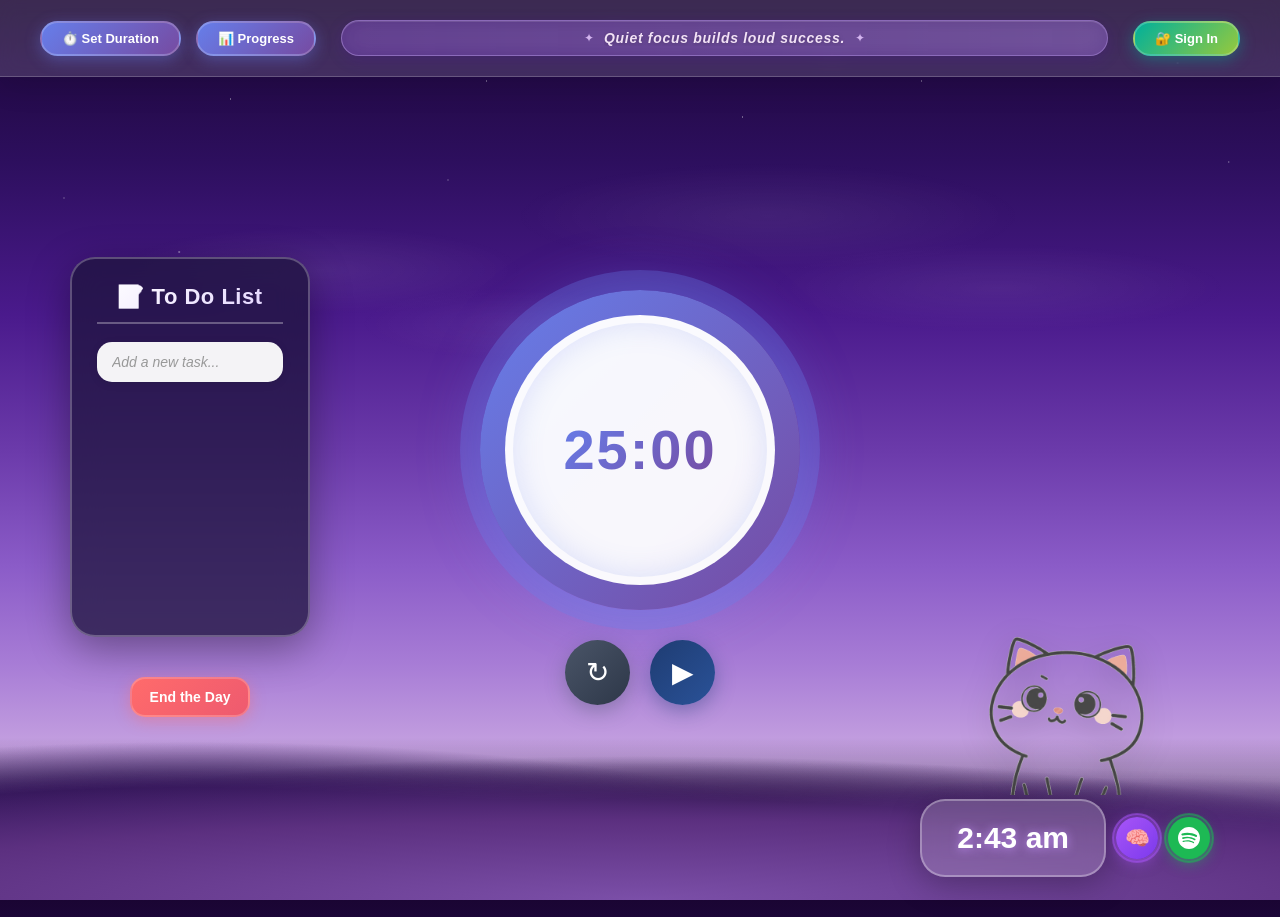
==== index.html @ 1a3fe87c "first commit" ====
<!DOCTYPE html>
<html lang="en">
<head>
    <meta charset="UTF-8">
    <meta name="viewport" content="width=device-width, initial-scale=1.0">
    <title>Focus Timer UI</title>
    <link rel="stylesheet" href="style2.css">
</head>

<body>

<!-- NAVBAR -->
<div class="navbar">
    <div class="nav-btn" onclick="openDurationModal()">⏱️ Set Duration</div>
    <div class="nav-btn progress-btn" onclick="handleNavigation(this)">
        <div class="progress-fill" id="btnFill"></div>
        <span class="btn-text">📊 Progress</span>
    </div>

    <!-- ✨ MOTIVATIONAL QUOTE -->
    <div class="nav-quote">
        <span class="quote-icon">✦</span>
        <span class="quote-text" id="rotatingQuote">Quiet focus builds loud success.</span>
        <span class="quote-icon">✦</span>
    </div>

    <div class="nav-btn login" id="loginBtn" onclick="openLogin()">🔐 Sign In</div>
</div>

<div class="main">

    <div class="left-panel">
        <div class="todo">
            <h3>📝 To Do List</h3>
            <input id="todoInput" placeholder="Add a new task...">
            <ul id="todoList"></ul>
        </div>
        <button class="end-day-btn" onclick="endTheDay()">End the Day</button>
    </div>

    <div class="timer-wrapper">
        <div class="outer-ring">
            <div class="inner-ring">
                <div class="time" id="timer">25:00</div>
            </div>
        </div>
        <div class="controls">
            <div class="control-btn reset" onclick="resetTimer()">↻</div>
            <div class="control-btn play" id="playPauseBtn" onclick="togglePlayPause()">▶</div>
        </div>
    </div>

    <div id="infoPanel"></div>

    <div class="clock-cat-container">
        <div class="cat-popup">
            <img id="catMood" src="first.gif" alt="Cat mood">
        </div>

        <!-- Clock + both round buttons -->
        <div class="clock-spotify-row">
            <div class="clock" id="clock"></div>

            <!-- 🧠 Brain Fog Button -->
            <div class="brain-fab-wrapper">
                <button class="brain-fab" onclick="toggleBrainPopup()">🧠</button>
                <div class="fab-tooltip"><span class="tt-dot"></span>Play a focus frequency to help clear mental fog.</div>

                <div class="brain-popup" id="brainPopup">
                    <div class="popup-header">
                        <div class="popup-title"><span>🧠 Focus Boost</span></div>
                        <button class="popup-close" onclick="toggleBrainPopup()">✕</button>
                    </div>
                    <p class="brain-popup-desc">
                        1-min <strong>852Hz Solfeggio frequency tone</strong> to clear brain fog, Listen for 60 seconds before studying.<br>
                        <strong>Use headphones</strong> for best effect.
                    </p>
                    <div class="brain-wave" id="brainWave">
                        <span></span><span></span><span></span><span></span><span></span>
                    </div>
                    <div class="brain-progress-wrap" id="brainProgressWrap">
                        <div class="brain-progress-bar-bg">
                            <div class="brain-progress-bar-fill" id="brainBarFill"></div>
                        </div>
                        <div class="brain-progress-label">
                            <span>Focus Boost</span>
                            <span id="brainCountdown">1:00</span>
                        </div>
                    </div>
                    <button class="brain-play-btn" id="brainPlayBtn" onclick="toggleBrainFog()">
                        ▶ &nbsp;Start Focus Tone
                    </button>
                </div>
            </div>

            <!-- 🎵 Spotify Button -->
            <div class="spotify-fab-wrapper">
                <button class="spotify-fab" onclick="toggleSpotifyPopup()">
                    <svg viewBox="0 0 24 24" xmlns="http://www.w3.org/2000/svg">
                        <path d="M12 0C5.373 0 0 5.373 0 12s5.373 12 12 12 12-5.373 12-12S18.627 0 12 0zm5.494 17.324a.748.748 0 0 1-1.03.249c-2.82-1.725-6.369-2.115-10.549-1.16a.748.748 0 1 1-.333-1.458c4.573-1.045 8.494-.595 11.664 1.339a.748.748 0 0 1 .248 1.03zm1.466-3.261a.936.936 0 0 1-1.287.308c-3.226-1.983-8.144-2.558-11.962-1.399a.937.937 0 0 1-.574-1.786c4.36-1.325 9.779-.683 13.515 1.59a.937.937 0 0 1 .308 1.287zm.126-3.396c-3.868-2.298-10.248-2.51-13.941-1.389a1.122 1.122 0 1 1-.651-2.148c4.239-1.287 11.285-1.038 15.738 1.606a1.122 1.122 0 1 1-1.146 1.931z"/>
                    </svg>
                </button>
                <div class="fab-tooltip"><span class="tt-dot"></span>Play background music for focus</div>

                <div class="spotify-popup" id="spotifyPopup">

                    <!-- VIEW 1: Card grid (original design) -->
                    <div id="spCardView">
                        <div class="popup-header">
                            <div class="popup-title">
                                <svg viewBox="0 0 24 24" style="fill:#1db954"><path d="M12 0C5.373 0 0 5.373 0 12s5.373 12 12 12 12-5.373 12-12S18.627 0 12 0zm5.494 17.324a.748.748 0 0 1-1.03.249c-2.82-1.725-6.369-2.115-10.549-1.16a.748.748 0 1 1-.333-1.458c4.573-1.045 8.494-.595 11.664 1.339a.748.748 0 0 1 .248 1.03zm1.466-3.261a.936.936 0 0 1-1.287.308c-3.226-1.983-8.144-2.558-11.962-1.399a.937.937 0 0 1-.574-1.786c4.36-1.325 9.779-.683 13.515 1.59a.937.937 0 0 1 .308 1.287zm.126-3.396c-3.868-2.298-10.248-2.51-13.941-1.389a1.122 1.122 0 1 1-.651-2.148c4.239-1.287 11.285-1.038 15.738 1.606a1.122 1.122 0 1 1-1.146 1.931z"/></svg>
                                <span>Focus Sounds</span>
                            </div>
                            <button class="popup-close" onclick="toggleSpotifyPopup()">✕</button>
                        </div>

                        <div class="sp-login-banner">
                            <div class="sp-login-text">
                                <strong>🔐 Log in for full songs</strong>
                                Log in to Spotify to listen to entire tracks without interruption.
                            </div>
                            <a class="sp-login-btn" href="https://accounts.spotify.com/login" target="_blank" rel="noopener noreferrer">
                                <svg viewBox="0 0 24 24"><path d="M12 0C5.373 0 0 5.373 0 12s5.373 12 12 12 12-5.373 12-12S18.627 0 12 0zm5.494 17.324a.748.748 0 0 1-1.03.249c-2.82-1.725-6.369-2.115-10.549-1.16a.748.748 0 1 1-.333-1.458c4.573-1.045 8.494-.595 11.664 1.339a.748.748 0 0 1 .248 1.03zm1.466-3.261a.936.936 0 0 1-1.287.308c-3.226-1.983-8.144-2.558-11.962-1.399a.937.937 0 0 1-.574-1.786c4.36-1.325 9.779-.683 13.515 1.59a.937.937 0 0 1 .308 1.287zm.126-3.396c-3.868-2.298-10.248-2.51-13.941-1.389a1.122 1.122 0 1 1-.651-2.148c4.239-1.287 11.285-1.038 15.738 1.606a1.122 1.122 0 1 1-1.146 1.931z"/></svg>
                                Log in
                            </a>
                        </div>

                        <div class="sp-playlist-label">Pick the music your brain feels most comfortable studying with.</div>
                        <div class="sp-card-grid">
                            <div class="sp-card" onclick="openPlayer('playlist/4sFlqpGaP3yxX6zHSkdvvN', '🎵', 'Lofi Music')">
                                <div class="sp-card-icon">🎵</div>
                                <div class="sp-card-name">Lofi Music</div>
                                <div class="sp-card-desc">Chill beats to relax</div>
                            </div>
                            <div class="sp-card" onclick="openPlayer('playlist/37i9dQZF1DWUZ5bk6qqDSy', '🤍', 'White Noise')">
                                <div class="sp-card-icon">🤍</div>
                                <div class="sp-card-name">White Noise</div>
                                <div class="sp-card-desc">Block distractions</div>
                            </div>
                            <div class="sp-card" onclick="openPlayer('playlist/37i9dQZF1DX8ymr6UES7vc', '🌧️', 'Rain Sounds')">
                                <div class="sp-card-icon">🌧️</div>
                                <div class="sp-card-name">Rain Sounds</div>
                                <div class="sp-card-desc">Gentle rain focus</div>
                            </div>
                            <div class="sp-card" onclick="openPlayer('album/74QDBZVz0htjkb8mwwt0La', '🏖️', 'Beach Sounds')">
                                <div class="sp-card-icon">🏖️</div>
                                <div class="sp-card-name">Beach Sounds</div>
                                <div class="sp-card-desc">Ocean wave calm</div>
                            </div>
                            <div class="sp-card sp-card-solo" onclick="openPlayer('playlist/1HXEg2V1f17xECoB4t2PdZ', '🧬', 'Study Frequency')">
                                <div class="sp-card-icon">🧬</div>
                                <div class="sp-card-info">
                                    <div class="sp-card-name">Study Frequency</div>
                                    <div class="sp-card-desc">Binaural tones for peak focus</div>
                                </div>
                            </div>
                        </div>
                    </div>

                    <!-- VIEW 2: Embedded player -->
                    <div id="spPlayerView" style="display:none;">
                        <div class="popup-header">
                            <button class="sp-back-btn" onclick="showSpCardView()">← Back</button>
                            <div class="sp-now-playing" id="spNowPlaying">🎵 Lofi Music</div>
                            <button class="popup-close" onclick="toggleSpotifyPopup()">✕</button>
                        </div>
                        <div class="sp-embed-wrap">
                            <iframe id="spIframe"
                                src=""
                                width="100%" height="380" frameborder="0"
                                allow="autoplay; clipboard-write; encrypted-media; fullscreen; picture-in-picture"
                                loading="lazy">
                            </iframe>
                        </div>
                    </div>

                </div>
            </div>

        </div>
    </div>
</div>

<!-- DURATION MODAL -->
<div class="login-modal" id="durationModal">
    <div class="login-card" style="width: 400px;">
        <h2>Set Duration</h2>
        <label style="display:block; text-align:left; margin-bottom:8px; color:#667eea; font-weight:600;">Total Study Hours</label>
        <input id="totalHours" type="number" placeholder="2" value="2" min="0.5" step="0.5">
        <div style="background: rgba(102, 126, 234, 0.1); padding: 12px; border-radius: 10px; margin: 15px 0; border-left: 4px solid #667eea;">
            <p style="margin: 0; font-size: 13px; color: #4a5568; line-height: 1.5;">
                💡 <strong>Pomodoro Tip:</strong> Experts suggest 25 minutes of study with a 5-minute break, or 50 minutes of deep focus followed by a 10-minute rest.
            </p>
        </div>
        <label style="display:block; text-align:left; margin-bottom:8px; color:#667eea; font-weight:600;">Study Session (minutes)</label>
        <input id="studyTime" type="number" placeholder="25" value="25" min="1">
        <label style="display:block; text-align:left; margin-bottom:8px; margin-top:15px; color:#667eea; font-weight:600;">Break Time (minutes)</label>
        <input id="breakTime" type="number" placeholder="5" value="5" min="0">
        <div style="margin-top:15px; margin-bottom:15px;">
            <label style="color:#667eea; font-weight:600; cursor: pointer;">
                <input type="checkbox" id="noBreak" style="width:auto; margin-right:8px; cursor: pointer;">
                No break
            </label>
        </div>
        <button class="login-main" onclick="setCustomDuration()">Set Timer</button>
        <button class="login-skip" onclick="closeDurationModal()">Cancel</button>
    </div>
</div>

<!-- LOGIN MODAL -->
<div class="login-modal" id="loginModal">
    <div class="login-card">
        <div id="signInView">
            <h2>✨ Welcome Back!</h2>
            <p class="auth-subtitle">Sign in to continue your journey</p>
            <input id="loginEmail" type="email" placeholder="Email address">
            <input type="password" id="loginPassword" placeholder="Password">
            <button class="login-main" onclick="handleSignIn()">Sign In</button>
            <button class="login-gmail">📧 Sign in with Gmail</button>
            <p class="auth-switch">Don't have an account? <span onclick="showSignUp()">Sign Up</span></p>
            <button class="login-skip" onclick="closeLogin()">Continue without login</button>
        </div>
        <div id="signUpView" style="display: none;">
            <h2>🚀 Start Your Journey</h2>
            <p class="auth-subtitle">Create an account to track your progress</p>
            <input id="signupName" placeholder="Full Name">
            <input id="signupEmail" type="email" placeholder="Email address">
            <input type="password" id="signupPassword" placeholder="Password">
            <input type="password" id="signupConfirmPassword" placeholder="Confirm Password">
            <button class="login-main" onclick="handleSignUp()">Create Account</button>
            <button class="login-gmail">📧 Sign up with Gmail</button>
            <p class="auth-switch">Already have an account? <span onclick="showSignIn()">Sign In</span></p>
            <button class="login-skip" onclick="closeLogin()">Continue without login</button>
        </div>
    </div>
</div>

<!-- WELCOME MODAL -->
<div class="login-modal" id="welcomeModal" style="display: none;">
    <div class="login-card" style="width: 380px; background: rgba(255, 255, 255, 0.98);">
        <div id="welcomeSection">
            <div style="text-align: center; margin-bottom: 15px;">
                <img src="cat.gif" alt="Welcome Cat" style="width: 120px; border-radius: 12px;">
            </div>
            <div class="speech-bubble" style="position: relative; background: linear-gradient(135deg, rgba(102, 126, 234, 0.12), rgba(118, 75, 162, 0.12)); padding: 18px; border-radius: 15px; margin-bottom: 20px; border: 2px solid rgba(102, 126, 234, 0.3);">
                <p style="font-size: 15px; color: #4a5568; line-height: 1.5; margin: 0; text-align: center; font-weight: 500;">
                    Welcome! Let's make today productive. Set your goal below and start strong!
                </p>
                <div style="position: absolute; top: -12px; left: 50%; transform: translateX(-50%); width: 0; height: 0; border-left: 12px solid transparent; border-right: 12px solid transparent; border-bottom: 12px solid rgba(102, 126, 234, 0.3);"></div>
                <div style="position: absolute; top: -9px; left: 50%; transform: translateX(-50%); width: 0; height: 0; border-left: 10px solid transparent; border-right: 10px solid transparent; border-bottom: 10px solid rgba(102, 126, 234, 0.12);"></div>
            </div>
            <button class="login-main" onclick="showGoalForm()" style="margin-bottom: 12px;">Set Your Today's Goal</button>
        </div>
        <div id="goalFormSection" style="display: none;">
            <!-- ✅ Back button -->
            <div style="display: flex; justify-content: flex-end; margin-bottom: 8px;">
                <button onclick="showWelcomeSection()" style="
                    background: transparent;
                    border: 2px solid rgba(102,126,234,0.3);
                    border-radius: 50%;
                    width: 32px; height: 32px;
                    font-size: 15px;
                    cursor: pointer;
                    color: #667eea;
                    display: flex; align-items: center; justify-content: center;
                    transition: all 0.3s ease;
                " onmouseover="this.style.background='rgba(102,126,234,0.1)'"
                   onmouseout="this.style.background='transparent'">✕</button>
            </div>
            <label style="display:block; text-align:left; margin-bottom:8px; color:#667eea; font-weight:600; font-size: 14px;">Total Study Hours</label>
            <input id="welcomeTotalHours" type="number" placeholder="2" value="2" min="0.5" step="0.5">
            <div style="background: rgba(102, 126, 234, 0.1); padding: 10px; border-radius: 10px; margin: 12px 0; border-left: 3px solid #667eea;">
                <p style="margin: 0; font-size: 12px; color: #4a5568; line-height: 1.4;">
                    💡 <strong>Pomodoro Tip:</strong> Experts suggest 25 minutes of study with a 5-minute break, or 50 minutes of deep focus followed by a 10-minute rest.
                </p>
            </div>
            <label style="display:block; text-align:left; margin-bottom:8px; color:#667eea; font-weight:600; font-size: 14px;">Study Session (minutes)</label>
            <input id="welcomeStudyTime" type="number" placeholder="25" value="25" min="1">
            <label style="display:block; text-align:left; margin-bottom:8px; margin-top:12px; color:#667eea; font-weight:600; font-size: 14px;">Break Time (minutes)</label>
            <input id="welcomeBreakTime" type="number" placeholder="5" value="5" min="0">
            <div style="margin-top:12px; margin-bottom:15px;">
                <label style="color:#667eea; font-weight:600; cursor: pointer; font-size: 14px;">
                    <input type="checkbox" id="welcomeNoBreak" style="width:auto; margin-right:8px; cursor: pointer;">
                    No break
                </label>
            </div>
            <button class="login-main" onclick="setWelcomeGoal()">Start Studying!</button>
        </div>
    </div>
</div>

<!-- END DAY MODAL -->
<div class="login-modal" id="endDayModal">
    <div class="login-card" style="width: 400px; max-height: 92vh; overflow-y: auto; padding: 20px;">

        <!-- Close button -->
        <div style="display: flex; justify-content: flex-end; margin-bottom: 4px;">
            <button onclick="closeEndDaySummary()" style="
                background: transparent;
                border: 2px solid rgba(102,126,234,0.3);
                border-radius: 50%;
                width: 32px; height: 32px;
                font-size: 15px;
                cursor: pointer;
                color: #667eea;
                display: flex; align-items: center; justify-content: center;
                transition: all 0.3s ease;
            " onmouseover="this.style.background='rgba(102,126,234,0.1)'"
               onmouseout="this.style.background='transparent'">✕</button>
        </div>

        <h2 style="margin-bottom: 10px;">Day Summary</h2>

        <div style="text-align: center; margin-bottom: 10px;">
            <img id="endDayCat" src="happy_cat.gif" alt="Cat" style="width: 110px; border-radius: 12px;">
        </div>

        <div style="position: relative; background: linear-gradient(135deg, rgba(102,126,234,0.12), rgba(118,75,162,0.12)); padding: 14px; border-radius: 15px; margin-bottom: 14px; border: 2px solid rgba(102,126,234,0.3);">
            <p id="endDayMessage" style="font-size: 13px; color: #4a5568; line-height: 1.5; margin: 0; text-align: center; font-weight: 500;">
                Good progress, but I know you're capable of even more. Quiet progress like this is exactly how big success is built— see you stronger tomorrow!
            </p>
            <div style="position: absolute; top: -12px; left: 50%; transform: translateX(-50%); width: 0; height: 0; border-left: 12px solid transparent; border-right: 12px solid transparent; border-bottom: 12px solid rgba(102,126,234,0.3);"></div>
            <div style="position: absolute; top: -9px; left: 50%; transform: translateX(-50%); width: 0; height: 0; border-left: 10px solid transparent; border-right: 10px solid transparent; border-bottom: 10px solid rgba(102,126,234,0.12);"></div>
        </div>

        <div style="background: linear-gradient(135deg, rgba(102,126,234,0.1), rgba(118,75,162,0.1)); padding: 16px; border-radius: 15px; margin-bottom: 16px; border: 2px solid rgba(102,126,234,0.3); display: flex; justify-content: space-around; align-items: center;">
            <div style="text-align: center;">
                <p style="font-size: 13px; color: #667eea; font-weight: 600; margin-bottom: 6px;">⏱️ Time Studied</p>
                <p style="font-size: 28px; font-weight: 700; background: linear-gradient(135deg, #667eea, #764ba2); -webkit-background-clip: text; -webkit-text-fill-color: transparent; background-clip: text; margin: 0;">
                    <span id="hoursStudied">0</span>h <span id="minutesStudied">0</span>m
                </p>
            </div>
            <div style="width: 1px; height: 50px; background: rgba(102,126,234,0.3);"></div>
            <div style="text-align: center;">
                <p style="font-size: 13px; color: #667eea; font-weight: 600; margin-bottom: 6px;">✅ Tasks Done</p>
                <p style="font-size: 28px; font-weight: 700; background: linear-gradient(135deg, #667eea, #764ba2); -webkit-background-clip: text; -webkit-text-fill-color: transparent; background-clip: text; margin: 0;">
                    <span id="tasksCompleted">0</span>/<span id="totalTasks">0</span>
                </p>
            </div>
        </div>

        <button class="login-main" onclick="closeEndDayModal()">Start New Day</button>
    </div>
</div>

<script>
const quotes = [
    "Quiet focus builds loud success.",
    "Study now, shine later.",
    "Little effort. Big future.",
    "Pages today, possibilities tomorrow.",
    "Focus is your superpower.",
    "Learn softly, succeed loudly.",
    "One more page.",
    "Dreams require discipline.",
    "Your future is studying with you.",
    "Knowledge is quiet power.",
    "You don't have to feel motivated, you just have to start.",
    "Study tired, study bored, study unmotivated — just don't stop.",
    "Five minutes of studying often becomes fifty once you begin.",
    "The hardest part of studying is opening the book.",
    "Your future doesn't care about your mood today.",
    "Start messy, start slow, but start.",
    "Even a little studying today beats none at all.",
    "Motivation follows action, not the other way around.",
    "You'll never regret studying once it's done.",
    "Just one problem. Then another. Then another.",
    "One day the life you want will demand the effort you avoid today.",
    "Every hour you waste now becomes stress you carry later.",
    "Your competition is studying while you are hesitating.",
    "Comfort today can become regret tomorrow.",
    "Success is often just boredom that someone decided to push through.",
    "Your future is quietly watching the choices you make today.",
    "The difference between a dream and reality is the discipline to study.",
    "Most people fail not because they are incapable, but because they stop.",
    "Hard chapters shape strong minds.",
    "The version of you five years from now is built by the hours you use today."
];

let quoteIndex = 0;
const quoteEl = document.getElementById('rotatingQuote');

function rotateQuote() {
    quoteEl.style.opacity = '0';
    quoteEl.style.transform = 'translateY(6px)';
    setTimeout(() => {
        quoteIndex = (quoteIndex + 1) % quotes.length;
        quoteEl.textContent = quotes[quoteIndex];
        quoteEl.style.opacity = '1';
        quoteEl.style.transform = 'translateY(0)';
    }, 500);
}

setInterval(rotateQuote, 10000);

/* ✅ Open embedded player view when a card is clicked */
function openPlayer(uri, icon, name) {
    document.getElementById('spNowPlaying').textContent = icon + ' ' + name;
    document.getElementById('spIframe').src =
        `https://open.spotify.com/embed/${uri}?utm_source=generator&theme=0`;
    document.getElementById('spCardView').style.display = 'none';
    document.getElementById('spPlayerView').style.display = 'block';
}

/* ✅ Back button — return to card grid */
function showSpCardView() {
    document.getElementById('spPlayerView').style.display = 'none';
    document.getElementById('spCardView').style.display = 'block';
    // Clear iframe src to stop playback when going back
    document.getElementById('spIframe').src = '';
}

/* ✅ Toggle Spotify popup */
function toggleSpotifyPopup() {
    const popup = document.getElementById('spotifyPopup');
    const isOpen = popup.classList.contains('open');
    if (isOpen) {
        // Reset to card view and stop playback on close
        document.getElementById('spPlayerView').style.display = 'none';
        document.getElementById('spCardView').style.display = 'block';
        document.getElementById('spIframe').src = '';
    }
    popup.classList.toggle('open');
}

/* ✅ Toggle Brain popup */
function toggleBrainPopup() {
    const popup = document.getElementById('brainPopup');
    popup.classList.toggle('open');
}

/* ✅ Close popups when clicking outside */
document.addEventListener('click', function(e) {
    const spotifyPopup = document.getElementById('spotifyPopup');
    const spotifyWrapper = document.querySelector('.spotify-fab-wrapper');
    const brainPopup = document.getElementById('brainPopup');
    const brainWrapper = document.querySelector('.brain-fab-wrapper');

    if (spotifyPopup && spotifyPopup.classList.contains('open')) {
        if (!spotifyWrapper.contains(e.target)) {
            spotifyPopup.classList.remove('open');
        }
    }
    if (brainPopup && brainPopup.classList.contains('open')) {
        if (!brainWrapper.contains(e.target)) {
            brainPopup.classList.remove('open');
        }
    }
});
</script>

<script src="script.js"></script>
</body>
</html>
---- style2.css ----
/* RESET & BASE STYLES */
* {
    margin: 0;
    padding: 0;
    box-sizing: border-box;
    font-family: "Segoe UI", sans-serif;
}

body {
    height: 100vh;
    position: relative;
    overflow: hidden;
    background: linear-gradient(
        180deg,
        #1a0533 0%,
        #2d0f5e 18%,
        #4a1a8c 35%,
        #6b3aaa 50%,
        #8b5cc8 63%,
        #a87dd6 74%,
        #c4a0e0 83%,
        #d4b8e8 90%,
        #c8aae2 100%
    );
}

body::before {
    content: '';
    position: fixed;
    inset: 0;
    background:
        radial-gradient(ellipse 160% 22% at 50% 100%, #7b4fa8 0%, #5c3080 40%, transparent 70%),
        radial-gradient(ellipse 90% 30% at 15% 104%, #3d1a6e 0%, #2a1050 55%, transparent 72%),
        radial-gradient(ellipse 85% 28% at 88% 106%, #4a2080 0%, #31145c 50%, transparent 70%),
        radial-gradient(ellipse 110% 32% at 50% 108%, #1e0842 0%, #150630 60%, transparent 75%),
        linear-gradient(to top, #0f0320 0%, transparent 18%);
    pointer-events: none;
    z-index: 0;
}

body::after {
    content: '';
    position: fixed;
    inset: 0;
    background:
        radial-gradient(circle 1.5px at 8%   6%,  rgba(255,255,255,0.9)  0%, transparent 100%),
        radial-gradient(circle 1px  at 18%  11%,  rgba(255,255,255,0.7)  0%, transparent 100%),
        radial-gradient(circle 2px  at 27%   4%,  rgba(255,255,255,0.85) 0%, transparent 100%),
        radial-gradient(circle 1px  at 38%   9%,  rgba(255,255,255,0.65) 0%, transparent 100%),
        radial-gradient(circle 1.5px at 48%  3%,  rgba(255,255,255,0.8)  0%, transparent 100%),
        radial-gradient(circle 1px  at 58%  13%,  rgba(255,255,255,0.7)  0%, transparent 100%),
        radial-gradient(circle 2px  at 65%   6%,  rgba(255,255,255,0.9)  0%, transparent 100%),
        radial-gradient(circle 1px  at 72%   9%,  rgba(255,255,255,0.6)  0%, transparent 100%),
        radial-gradient(circle 1.5px at 92%  7%,  rgba(255,255,255,0.85) 0%, transparent 100%),
        radial-gradient(circle 1px  at 96%  18%,  rgba(255,255,255,0.6)  0%, transparent 100%),
        radial-gradient(circle 1px  at 5%   22%,  rgba(255,255,255,0.5)  0%, transparent 100%),
        radial-gradient(circle 1.5px at 14% 28%,  rgba(255,255,255,0.55) 0%, transparent 100%),
        radial-gradient(circle 1px  at 35%  20%,  rgba(255,255,255,0.5)  0%, transparent 100%),
        radial-gradient(ellipse 16% 5% at 25% 30%, rgba(255,255,255,0.07) 0%, transparent 100%),
        radial-gradient(ellipse 20% 6% at 60% 24%, rgba(255,255,255,0.06) 0%, transparent 100%),
        radial-gradient(ellipse 12% 4% at 40% 36%, rgba(255,255,255,0.05) 0%, transparent 100%),
        radial-gradient(ellipse 18% 5% at 78% 32%, rgba(255,255,255,0.06) 0%, transparent 100%);
    pointer-events: none;
    z-index: 0;
    animation: twinkleBg 4s ease-in-out infinite alternate;
}

@keyframes twinkleBg {
    0%   { opacity: 0.75; }
    100% { opacity: 1; }
}

.navbar, .main { position: relative; z-index: 1; }

#petalCanvas {
    position: fixed;
    inset: 0;
    pointer-events: none;
    z-index: 0;
}

/* ========================================
   NAVBAR
======================================== */
.navbar {
    background: rgba(255, 255, 255, 0.15);
    backdrop-filter: blur(10px);
    -webkit-backdrop-filter: blur(10px);
    border-bottom: 1px solid rgba(255, 255, 255, 0.2);
    padding: 20px 40px;
    display: flex;
    gap: 15px;
    align-items: center;
    justify-content: space-between;
    box-shadow: 0 8px 32px rgba(0, 0, 0, 0.1);
}

.nav-btn {
    position: relative;
    background: linear-gradient(135deg, #667eea 0%, #764ba2 100%);
    color: #fff;
    padding: 8px 20px;
    border-radius: 25px;
    font-weight: 600;
    font-size: 13px;
    cursor: pointer;
    transition: all 0.3s ease;
    box-shadow: 0 4px 15px rgba(102, 126, 234, 0.4);
    border: 2px solid rgba(255, 255, 255, 0.2);
    overflow: hidden;
    display: flex;
    align-items: center;
    justify-content: center;
    white-space: nowrap;
    flex-shrink: 0;
}

.nav-btn:hover {
    transform: translateY(-2px);
    box-shadow: 0 6px 20px rgba(102, 126, 234, 0.6);
    border-color: rgba(255, 255, 255, 0.4);
}

.progress-fill {
    position: absolute;
    top: 0; left: 0;
    height: 100%; width: 0%;
    background: linear-gradient(90deg, rgba(255,255,255,0) 0%, rgba(255,255,255,0.4) 100%);
    transition: width 0.1s linear;
    z-index: 1;
}

.btn-text { position: relative; z-index: 2; }

.nav-quote {
    display: flex;
    align-items: center;
    gap: 10px;
    padding: 9px 24px;
    background: rgba(120, 60, 200, 0.38);
    border-radius: 25px;
    border: 1.5px solid rgba(210, 180, 255, 0.4);
    backdrop-filter: blur(12px);
    -webkit-backdrop-filter: blur(12px);
    box-shadow: 0 4px 16px rgba(80, 0, 180, 0.18), inset 0 1px 0 rgba(255,255,255,0.12);
    position: relative;
    overflow: hidden;
    transition: all 0.3s ease;
    flex: 1;
    justify-content: center;
    margin: 0 10px;
    min-width: 0;
}

.nav-quote::before {
    content: '';
    position: absolute;
    inset: 0;
    background: linear-gradient(90deg, transparent 0%, rgba(255,255,255,0.08) 50%, transparent 100%);
    background-size: 200% 100%;
    animation: shimmerQuote 3s ease-in-out infinite;
}

@keyframes shimmerQuote {
    0%   { background-position: -200% 0; }
    100% { background-position: 200% 0; }
}

.nav-quote:hover {
    transform: translateY(-2px);
    box-shadow: 0 6px 25px rgba(120, 40, 255, 0.5), inset 0 1px 0 rgba(255,255,255,0.2);
    border-color: rgba(220, 180, 255, 0.7);
}

.quote-text {
    position: relative;
    z-index: 1;
    font-size: 14px;
    font-weight: 700;
    letter-spacing: 0.05em;
    color: rgba(255, 240, 255, 0.92);
    text-shadow: 0 1px 4px rgba(0,0,0,0.25);
    white-space: nowrap;
    overflow: hidden;
    text-overflow: ellipsis;
    font-style: italic;
    transition: opacity 0.5s ease, transform 0.5s ease;
}

.quote-icon {
    position: relative;
    z-index: 1;
    font-size: 12px;
    color: rgba(230, 200, 255, 0.85);
    animation: twinkle 2.5s ease-in-out infinite;
    flex-shrink: 0;
}

.quote-icon:last-child { animation-delay: 1.25s; }

@keyframes twinkle {
    0%, 100% { opacity: 0.7; transform: scale(1); }
    50%       { opacity: 1;   transform: scale(1.35); }
}

.nav-btn.login {
    background: linear-gradient(135deg, #00b09b 0%, #96c93d 100%);
    box-shadow: 0 4px 15px rgba(0, 176, 155, 0.4);
}

.nav-btn.login:hover {
    box-shadow: 0 6px 20px rgba(56, 239, 125, 0.6);
}

/* ========================================
   MAIN LAYOUT
======================================== */
.main {
    display: flex;
    justify-content: center;
    align-items: center;
    height: calc(100vh - 60px);
    position: relative;
}

/* ========================================
   LEFT PANEL / TODO
======================================== */
.left-panel {
    position: absolute;
    left: 70px;
    top: 50%;
    transform: translateY(-50%);
    display: flex;
    flex-direction: column;
    gap: 20px;
    align-items: stretch;
    width: 240px;
}

.todo {
    position: relative;
    width: 100%;
    height: 380px;
    display: flex;
    flex-direction: column;
    background: rgba(30, 20, 60, 0.75);
    backdrop-filter: blur(15px);
    -webkit-backdrop-filter: blur(15px);
    border-radius: 25px;
    padding: 25px;
    color: #fff;
    box-shadow: 0 12px 40px rgba(0, 0, 0, 0.35);
    border: 2px solid rgba(255, 255, 255, 0.25);
    overflow: hidden;
}

.todo h3 {
    text-align: center;
    margin-bottom: 18px;
    font-size: 22px;
    background: linear-gradient(135deg, #fff, #e0d0ff);
    -webkit-background-clip: text;
    -webkit-text-fill-color: transparent;
    background-clip: text;
    border-bottom: 2px solid rgba(255, 255, 255, 0.3);
    padding-bottom: 12px;
    letter-spacing: 0.5px;
    flex-shrink: 0;
}

.todo input#todoInput {
    width: 100%;
    padding: 12px 15px;
    border-radius: 15px;
    border: none;
    background: rgba(255, 255, 255, 0.95);
    font-size: 14px;
    transition: all 0.3s ease;
    box-shadow: 0 2px 8px rgba(0,0,0,0.1);
    flex-shrink: 0;
}

.todo input#todoInput:focus {
    outline: none;
    background: #fff;
    box-shadow: 0 0 0 3px rgba(102, 126, 234, 0.3);
    transform: translateY(-1px);
}

.todo input#todoInput::placeholder { color: #999; font-style: italic; }

.todo ul {
    margin-top: 15px;
    font-size: 14px;
    list-style: none;
    flex: 1 1 0;
    overflow-y: auto;
    overflow-x: hidden;
    padding-right: 5px;
    min-height: 0;
}

.todo ul::-webkit-scrollbar { width: 8px; }
.todo ul::-webkit-scrollbar-track { background: rgba(255,255,255,0.1); border-radius: 10px; }
.todo ul::-webkit-scrollbar-thumb { background: linear-gradient(135deg, rgba(102,126,234,0.6), rgba(118,75,162,0.6)); border-radius: 10px; }
.todo ul::-webkit-scrollbar-thumb:hover { background: linear-gradient(135deg, rgba(102,126,234,0.8), rgba(118,75,162,0.8)); }

.todo li {
    display: flex;
    align-items: center;
    gap: 12px;
    margin-bottom: 12px;
    padding: 12px 14px;
    background: rgba(255, 255, 255, 0.15);
    border-radius: 15px;
    transition: all 0.3s ease;
    border: 1px solid rgba(255,255,255,0.2);
}

.todo li:hover {
    background: rgba(255,255,255,0.25);
    transform: translateX(5px);
    box-shadow: 0 4px 12px rgba(0,0,0,0.2);
}

.todo li.completed .task-text { text-decoration: line-through; opacity: 0.5; }

.todo input[type="checkbox"] {
    width: 20px; height: 20px;
    cursor: pointer; flex-shrink: 0;
    accent-color: #a18cd1;
}

.todo .task-text {
    flex: 1;
    word-break: break-word;
    color: #fff;
    text-shadow: 0 1px 2px rgba(0,0,0,0.2);
    line-height: 1.4;
}

.todo .delete-btn {
    background: linear-gradient(135deg, #ff6b6b, #ee5a6f);
    color: #fff;
    border: none;
    border-radius: 10px;
    padding: 6px 12px;
    font-size: 16px;
    cursor: pointer;
    flex-shrink: 0;
    transition: all 0.3s ease;
    box-shadow: 0 2px 8px rgba(255,107,107,0.3);
    font-weight: bold;
}

.todo .delete-btn:hover {
    background: linear-gradient(135deg, #ff5252, #d43f3f);
    transform: scale(1.08);
    box-shadow: 0 4px 12px rgba(255,107,107,0.5);
}

.end-day-btn {
    position: relative;
    width: 50%;
    display: block;
    margin: 20px auto;
    padding: 10px;
    background: linear-gradient(135deg, #ff6b6b 0%, #ee5a6f 100%);
    color: #fff;
    border: 2px solid rgba(255,255,255,0.2);
    border-radius: 15px;
    font-weight: 600;
    font-size: 14px;
    cursor: pointer;
    transition: all 0.3s ease;
    box-shadow: 0 4px 15px rgba(255,107,107,0.4);
}

.end-day-btn:hover {
    transform: translateY(-2px);
    box-shadow: 0 6px 20px rgba(255,107,107,0.5);
}

/* ========================================
   TIMER
======================================== */
.outer-ring {
    width: 320px;
    height: 320px;
    border-radius: 50%;
    background: linear-gradient(135deg, #667eea, #764ba2);
    display: flex;
    justify-content: center;
    align-items: center;
    box-shadow: 0 0 0 20px rgba(102,126,234,0.3), 0 0 60px rgba(102,126,234,0.4);
    animation: pulse 3s ease-in-out infinite;
}

@keyframes pulse {
    0%, 100% { transform: scale(1); }
    50%       { transform: scale(1.02); }
}

.inner-ring {
    width: 270px;
    height: 270px;
    border-radius: 50%;
    background: rgba(255,255,255,0.95);
    border: 8px solid rgba(255,255,255,0.3);
    display: flex;
    justify-content: center;
    align-items: center;
    box-shadow: inset 0 0 30px rgba(102,126,234,0.2);
}

.time {
    font-size: 56px;
    background: linear-gradient(135deg, #667eea, #764ba2);
    -webkit-background-clip: text;
    -webkit-text-fill-color: transparent;
    background-clip: text;
    font-weight: 700;
    letter-spacing: 2px;
}

.timer-wrapper {
    display: flex;
    flex-direction: column;
    align-items: center;
}

.controls {
    margin-top: 30px;
    display: flex;
    gap: 20px;
}

.control-btn {
    width: 65px; height: 65px;
    border-radius: 50%;
    background: linear-gradient(135deg, #1e3c72, #2a5298);
    display: flex;
    justify-content: center;
    align-items: center;
    font-size: 28px;
    cursor: pointer;
    transition: all 0.3s ease;
    box-shadow: 0 6px 20px rgba(30,60,114,0.4);
    color: #fff;
}

.control-btn:hover {
    transform: translateY(-3px);
    box-shadow: 0 8px 25px rgba(30,60,114,0.6);
}

.control-btn:active { transform: translateY(-1px); }

.control-btn.reset {
    background: linear-gradient(135deg, #4a5568, #2d3748);
    box-shadow: 0 6px 20px rgba(74,85,104,0.4);
}

.control-btn.reset:hover { box-shadow: 0 8px 25px rgba(74,85,104,0.6); }

/* ========================================
   INFO PANEL
======================================== */
#infoPanel {
    position: absolute;
    top: 140px; right: 70px;
    background: rgba(255,255,255,0.2);
    backdrop-filter: blur(10px);
    -webkit-backdrop-filter: blur(10px);
    color: white;
    padding: 20px;
    border-radius: 20px;
    width: 240px;
    display: none;
    box-shadow: 0 8px 32px rgba(0,0,0,0.2);
    border: 1px solid rgba(255,255,255,0.3);
}

/* ========================================
   CLOCK + CAT CONTAINER
======================================== */
.clock-cat-container {
    position: absolute;
    right: 70px; bottom: 40px;
    display: flex;
    flex-direction: column;
    align-items: center;
    gap: 0px;
    /* ✅ Allow tooltips and popups to overflow */
    overflow: visible;
}

.cat-popup {
    margin-top: 40px;
    filter: drop-shadow(0 8px 16px rgba(0,0,0,0.2));
    animation: float 3s ease-in-out infinite;
}

.cat-popup img { width: 200px; }

@keyframes float {
    0%, 100% { transform: translateY(0px); }
    50%       { transform: translateY(-10px); }
}

.clock {
    backdrop-filter: blur(10px);
    -webkit-backdrop-filter: blur(10px);
    padding: 20px 35px;
    border-radius: 25px;
    font-size: 30px;
    font-weight: 700;
    background: rgba(255, 255, 255, 0.18);
    color: #fff !important;
    -webkit-text-fill-color: #fff !important;
    text-shadow: 0 1px 10px rgba(200, 150, 255, 0.8);
    border: 2px solid rgba(255, 255, 255, 0.3);
    box-shadow: 0 8px 32px rgba(0, 0, 0, 0.25);
}

/* ========================================
   MODALS
======================================== */
.login-modal {
    position: fixed;
    inset: 0;
    background: rgba(0,0,0,0.5);
    backdrop-filter: blur(5px);
    -webkit-backdrop-filter: blur(5px);
    display: none;
    justify-content: center;
    align-items: center;
    z-index: 999;
    animation: fadeIn 0.3s ease;
}

@keyframes fadeIn {
    from { opacity: 0; }
    to   { opacity: 1; }
}

.login-card {
    width: 360px;
    background: rgba(255,255,255,0.95);
    backdrop-filter: blur(10px);
    -webkit-backdrop-filter: blur(10px);
    padding: 30px;
    border-radius: 25px;
    text-align: center;
    box-shadow: 0 20px 60px rgba(0,0,0,0.3);
    border: 1px solid rgba(255,255,255,0.5);
    animation: slideUp 0.3s ease;
}

@keyframes slideUp {
    from { transform: translateY(30px); opacity: 0; }
    to   { transform: translateY(0);    opacity: 1; }
}

.login-card h2 {
    margin-bottom: 10px;
    background: linear-gradient(135deg, #667eea, #764ba2);
    -webkit-background-clip: text;
    -webkit-text-fill-color: transparent;
    background-clip: text;
    font-size: 28px;
}

.auth-subtitle { color: #666; font-size: 14px; margin-bottom: 20px; font-weight: 500; }

.auth-switch { margin: 15px 0; color: #666; font-size: 14px; }
.auth-switch span { color: #667eea; font-weight: 600; cursor: pointer; text-decoration: underline; transition: all 0.3s ease; }
.auth-switch span:hover { color: #764ba2; }

.login-card input {
    width: 100%;
    padding: 12px 16px;
    margin-bottom: 15px;
    border-radius: 12px;
    border: 2px solid rgba(102,126,234,0.2);
    font-size: 15px;
    transition: all 0.3s ease;
}

.login-card input:focus {
    outline: none;
    border-color: #667eea;
    box-shadow: 0 0 0 4px rgba(102,126,234,0.1);
}

.login-main {
    width: 100%;
    padding: 12px;
    background: linear-gradient(135deg, #667eea, #764ba2);
    color: #fff;
    border: none;
    border-radius: 12px;
    margin-bottom: 12px;
    font-weight: 600;
    font-size: 16px;
    cursor: pointer;
    transition: all 0.3s ease;
    box-shadow: 0 4px 15px rgba(102,126,234,0.4);
}

.login-main:hover { transform: translateY(-2px); box-shadow: 0 6px 20px rgba(102,126,234,0.6); }

.login-gmail {
    width: 100%;
    padding: 12px;
    background: linear-gradient(135deg, #f093fb, #f5576c);
    color: #fff;
    border: none;
    border-radius: 12px;
    margin-bottom: 12px;
    font-weight: 600;
    font-size: 16px;
    cursor: pointer;
    transition: all 0.3s ease;
    box-shadow: 0 4px 15px rgba(240,147,251,0.4);
}

.login-gmail:hover { transform: translateY(-2px); box-shadow: 0 6px 20px rgba(240,147,251,0.6); }

.login-skip {
    width: 100%;
    padding: 10px;
    background: transparent;
    border: 2px solid rgba(102,126,234,0.3);
    border-radius: 12px;
    color: #667eea;
    font-weight: 600;
    cursor: pointer;
    transition: all 0.3s ease;
}

.login-skip:hover { background: rgba(102,126,234,0.1); border-color: #667eea; }

/* ========================================
   FAB BUTTONS — Spotify & Brain
======================================== */
.clock-spotify-row {
    display: flex;
    align-items: center;
    gap: 10px;
    overflow: visible; /* ✅ allow popups/tooltips to overflow */
}

.spotify-fab, .brain-fab {
    width: 42px; height: 42px;
    border-radius: 50%;
    border: none;
    cursor: pointer;
    display: flex;
    align-items: center;
    justify-content: center;
    transition: transform 0.2s ease, box-shadow 0.2s ease;
    flex-shrink: 0;
    position: relative;
    z-index: 10;
}

.spotify-fab {
    background: #1db954;
    box-shadow: 0 0 0 3px rgba(29,185,84,0.25), 0 4px 14px rgba(29,185,84,0.5);
}
.spotify-fab:hover {
    transform: scale(1.1);
    box-shadow: 0 0 0 5px rgba(29,185,84,0.3), 0 6px 20px rgba(29,185,84,0.65);
}
.spotify-fab:active { transform: scale(0.95); }
.spotify-fab svg { width: 22px; height: 22px; fill: #fff; }
.spotify-fab::after {
    content: '';
    position: absolute; inset: -4px;
    border-radius: 50%;
    border: 2px solid rgba(29,185,84,0.5);
    animation: spotifyRing 2.5s ease-in-out infinite;
}
@keyframes spotifyRing {
    0%   { transform: scale(1);    opacity: 0.7; }
    70%  { transform: scale(1.35); opacity: 0;   }
    100% { transform: scale(1.35); opacity: 0;   }
}

.brain-fab {
    background: linear-gradient(135deg, #a855f7, #7c3aed);
    box-shadow: 0 0 0 3px rgba(168,85,247,0.25), 0 4px 14px rgba(168,85,247,0.5);
    font-size: 20px;
}
.brain-fab:hover {
    transform: scale(1.1);
    box-shadow: 0 0 0 5px rgba(168,85,247,0.3), 0 6px 20px rgba(168,85,247,0.65);
}
.brain-fab:active { transform: scale(0.95); }
.brain-fab::after {
    content: '';
    position: absolute; inset: -4px;
    border-radius: 50%;
    border: 2px solid rgba(168,85,247,0.5);
    animation: brainRing 2.5s ease-in-out infinite;
    animation-delay: 1.25s;
}
@keyframes brainRing {
    0%   { transform: scale(1);    opacity: 0.7; }
    70%  { transform: scale(1.35); opacity: 0;   }
    100% { transform: scale(1.35); opacity: 0;   }
}

.spotify-popup, .brain-popup {
    position: absolute;
    bottom: 60px; right: 0;
    border-radius: 20px;
    padding: 14px 14px 12px 14px;
    backdrop-filter: blur(20px);
    -webkit-backdrop-filter: blur(20px);
    display: none;
    flex-direction: column;
    gap: 10px;
    z-index: 200;
    animation: popupSlideUp 0.25s cubic-bezier(0.22, 1, 0.36, 1) both;
}
.spotify-popup.open, .brain-popup.open { display: flex; }

@keyframes popupSlideUp {
    from { opacity: 0; transform: translateY(12px) scale(0.97); }
    to   { opacity: 1; transform: translateY(0)    scale(1);    }
}

.spotify-popup {
    width: 310px;
    background: linear-gradient(160deg, rgba(10,10,10,0.98), rgba(18,28,18,0.98));
    border: 1.5px solid rgba(29,185,84,0.3);
    box-shadow: 0 0 0 1px rgba(255,255,255,0.04), 0 20px 60px rgba(0,0,0,0.7), 0 0 40px rgba(29,185,84,0.1);
}

/* Player view */
.sp-back-btn {
    background: rgba(255,255,255,0.08);
    border: 1px solid rgba(255,255,255,0.15);
    color: rgba(255,255,255,0.7);
    border-radius: 50px;
    padding: 5px 12px;
    font-size: 11px;
    font-weight: 600;
    cursor: pointer;
    transition: all 0.18s;
    font-family: inherit;
    white-space: nowrap;
}
.sp-back-btn:hover {
    background: rgba(29,185,84,0.15);
    border-color: rgba(29,185,84,0.5);
    color: #1db954;
}
.sp-now-playing {
    font-size: 12px;
    font-weight: 700;
    color: rgba(255,255,255,0.85);
    flex: 1;
    text-align: center;
    padding: 0 6px;
    white-space: nowrap;
    overflow: hidden;
    text-overflow: ellipsis;
}
.sp-embed-wrap {
    border-radius: 12px;
    overflow: hidden;
    border: 1px solid rgba(255,255,255,0.07);
}
.sp-embed-wrap iframe {
    display: block;
}

.sp-login-banner {
    display: flex;
    align-items: center;
    justify-content: space-between;
    background: linear-gradient(135deg, rgba(29,185,84,0.12), rgba(29,185,84,0.06));
    border: 1px solid rgba(29,185,84,0.25);
    border-radius: 12px;
    padding: 9px 12px;
    gap: 10px;
}
.sp-login-text { font-size: 10.5px; color: rgba(255,255,255,0.55); line-height: 1.5; }
.sp-login-text strong { color: #4ade80; display: block; font-size: 11px; margin-bottom: 1px; }
.sp-login-btn {
    display: flex; align-items: center; gap: 5px; flex-shrink: 0;
    background: #1db954; color: #fff; font-size: 10px; font-weight: 800;
    letter-spacing: 0.06em; padding: 6px 14px; border-radius: 50px;
    text-decoration: none; white-space: nowrap;
    box-shadow: 0 2px 12px rgba(29,185,84,0.45);
    transition: transform 0.2s, box-shadow 0.2s, background 0.2s;
}
.sp-login-btn:hover { background: #17a349; transform: translateY(-1px); box-shadow: 0 4px 18px rgba(29,185,84,0.6); }
.sp-login-btn svg { width: 10px; height: 10px; fill: #fff; }

.sp-playlist-label {
    font-size: 9.5px; font-weight: 700; letter-spacing: 0.1em;
    text-transform: uppercase; color: rgba(255,255,255,0.35);
    line-height: 1.4;
}

.sp-card-grid {
    display: grid;
    grid-template-columns: 1fr 1fr;
    gap: 8px;
}
.sp-card {
    aspect-ratio: 1;
    border-radius: 14px;
    border: 1.5px solid rgba(255,255,255,0.07);
    background: rgba(255,255,255,0.04);
    cursor: pointer;
    display: flex; flex-direction: column;
    align-items: center; justify-content: center;
    gap: 8px; padding: 10px;
    transition: background 0.2s, border-color 0.2s, transform 0.18s, box-shadow 0.2s;
    position: relative; overflow: hidden;
}
.sp-card:hover {
    transform: translateY(-3px);
    border-color: rgba(29,185,84,0.45);
    box-shadow: 0 8px 24px rgba(29,185,84,0.2);
    background: rgba(29,185,84,0.1);
}
.sp-card:active { transform: scale(0.97); }
.sp-card-icon { font-size: 28px; line-height: 1; }
.sp-card-name { font-size: 11.5px; font-weight: 700; color: rgba(255,255,255,0.88); text-align: center; line-height: 1.3; }
.sp-card-desc { font-size: 9.5px; color: rgba(255,255,255,0.38); text-align: center; line-height: 1.3; }

.sp-card.sp-card-solo {
    grid-column: 1 / -1;
    aspect-ratio: auto;
    flex-direction: row;
    justify-content: flex-start;
    gap: 12px; padding: 12px 14px;
}
.sp-card.sp-card-solo .sp-card-icon { font-size: 22px; }
.sp-card.sp-card-solo .sp-card-name { font-size: 12.5px; text-align: left; }
.sp-card.sp-card-solo .sp-card-desc { font-size: 10px; text-align: left; }
.sp-card.sp-card-solo .sp-card-info { display: flex; flex-direction: column; gap: 2px; }

.brain-popup {
    width: 280px;
    background: linear-gradient(135deg, rgba(20,10,50,0.97), rgba(40,20,80,0.97));
    border: 1.5px solid rgba(168,85,247,0.4);
    box-shadow: 0 0 0 1px rgba(255,255,255,0.05), 0 16px 48px rgba(0,0,0,0.55), 0 0 30px rgba(168,85,247,0.15);
    gap: 12px;
}
.brain-popup-desc {
    font-size: 11px; color: rgba(255,255,255,0.55);
    line-height: 1.6; text-align: center; padding: 0 4px;
}
.brain-popup-desc strong { color: #d4aaff; }
.brain-play-btn {
    width: 100%; padding: 11px; border: none; border-radius: 14px;
    background: linear-gradient(135deg, #a855f7, #7c3aed);
    color: #fff; font-size: 13px; font-weight: 700; cursor: pointer;
    display: flex; align-items: center; justify-content: center; gap: 8px;
    box-shadow: 0 4px 16px rgba(168,85,247,0.45);
    transition: transform 0.2s, box-shadow 0.2s;
}
.brain-play-btn:hover { transform: translateY(-2px); box-shadow: 0 6px 20px rgba(168,85,247,0.6); }

.brain-progress-wrap { display: none; flex-direction: column; gap: 5px; }
.brain-progress-wrap.visible { display: flex; }
.brain-progress-bar-bg { width: 100%; height: 6px; background: rgba(255,255,255,0.1); border-radius: 10px; overflow: hidden; }
.brain-progress-bar-fill { height: 100%; width: 100%; background: linear-gradient(90deg, #a855f7, #c084fc); border-radius: 10px; transition: width 1s linear; }
.brain-progress-label { display: flex; justify-content: space-between; font-size: 10px; color: rgba(255,255,255,0.4); }

.brain-wave { display: none; justify-content: center; align-items: flex-end; gap: 3px; height: 18px; }
.brain-wave.active { display: flex; }
.brain-wave span { width: 3px; border-radius: 2px; background: #a855f7; animation: brainWave 0.8s ease-in-out infinite; }
.brain-wave span:nth-child(1) { height: 6px;  animation-delay: 0s; }
.brain-wave span:nth-child(2) { height: 14px; animation-delay: 0.15s; }
.brain-wave span:nth-child(3) { height: 10px; animation-delay: 0.3s; }
.brain-wave span:nth-child(4) { height: 18px; animation-delay: 0.1s; }
.brain-wave span:nth-child(5) { height: 8px;  animation-delay: 0.25s; }
@keyframes brainWave {
    0%, 100% { transform: scaleY(1); }
    50%       { transform: scaleY(1.8); }
}

.popup-header { display: flex; align-items: center; justify-content: space-between; }
.popup-title  { display: flex; align-items: center; gap: 7px; }
.popup-title span { font-size: 11px; font-weight: 700; letter-spacing: 0.12em; text-transform: uppercase; color: rgba(255,255,255,0.85); }
.popup-title svg { width: 16px; height: 16px; fill: #1db954; }
.popup-close {
    width: 22px; height: 22px; border-radius: 50%; border: none;
    background: rgba(255,255,255,0.1); color: rgba(255,255,255,0.6);
    font-size: 13px; cursor: pointer; display: flex; align-items: center;
    justify-content: center; transition: background 0.2s; line-height: 1;
}
.popup-close:hover { background: rgba(255,255,255,0.2); color: #fff; }

/* ✅ FAB wrappers — overflow visible so tooltips & popups aren't clipped */
.spotify-fab-wrapper, .brain-fab-wrapper {
    position: relative;
    overflow: visible;
}

.fab-tooltip {
    position: absolute;
    bottom: calc(100% + 14px);
    left: 50%;
    transform: translateX(-50%) translateY(6px) scale(0.92);
    white-space: nowrap;
    padding: 8px 14px;
    border-radius: 12px;
    font-size: 11.5px;
    font-weight: 600;
    letter-spacing: 0.03em;
    pointer-events: none;
    opacity: 0;
    transition: opacity 0.22s ease, transform 0.22s cubic-bezier(0.22, 1, 0.36, 1);
    z-index: 999;
    min-width: max-content; /* ✅ tooltip never gets truncated */
}
.fab-tooltip::after {
    content: '';
    position: absolute;
    top: 100%; left: 50%;
    transform: translateX(-50%);
    border: 6px solid transparent;
}
.brain-fab-wrapper .fab-tooltip {
    background: linear-gradient(135deg, #1e0845, #3b0f80);
    color: #e9d5ff;
    border: 1px solid rgba(168,85,247,0.5);
    box-shadow: 0 8px 28px rgba(124,58,237,0.45), 0 0 0 1px rgba(255,255,255,0.06) inset;
    text-shadow: 0 0 12px rgba(196,132,252,0.6);
    /* ✅ anchor to right so it doesn't go off screen */
    left: auto;
    right: 0;
    transform: translateY(6px) scale(0.92);
}
.brain-fab-wrapper .fab-tooltip::after { border-top-color: #3b0f80; }
.spotify-fab-wrapper .fab-tooltip {
    background: linear-gradient(135deg, #051c0e, #0a3d1f);
    color: #86efac;
    border: 1px solid rgba(29,185,84,0.45);
    box-shadow: 0 8px 28px rgba(29,185,84,0.35), 0 0 0 1px rgba(255,255,255,0.06) inset;
    text-shadow: 0 0 10px rgba(74,222,128,0.5);
    /* ✅ anchor to right edge instead of center so it stays on screen */
    left: auto;
    right: 0;
    transform: translateY(6px) scale(0.92);
}
.spotify-fab-wrapper .fab-tooltip::after {
    left: auto;
    right: 14px; /* ✅ arrow near the right side */
    transform: none;
    border-top-color: #0a3d1f;
}
.brain-fab-wrapper:hover .fab-tooltip {
    opacity: 1;
    transform: translateX(-50%) translateY(0) scale(1);
}

.spotify-fab-wrapper:hover .fab-tooltip {
    opacity: 1;
    transform: translateY(0) scale(1); /* ✅ no translateX since it's right-aligned */
}
.fab-tooltip .tt-dot {
    display: inline-block;
    width: 6px; height: 6px;
    border-radius: 50%;
    margin-right: 6px;
    vertical-align: middle;
    position: relative; top: -1px;
}
.brain-fab-wrapper .fab-tooltip .tt-dot { background: #c084fc; box-shadow: 0 0 6px #a855f7; }
.spotify-fab-wrapper .fab-tooltip .tt-dot { background: #4ade80; box-shadow: 0 0 6px #1db954; }
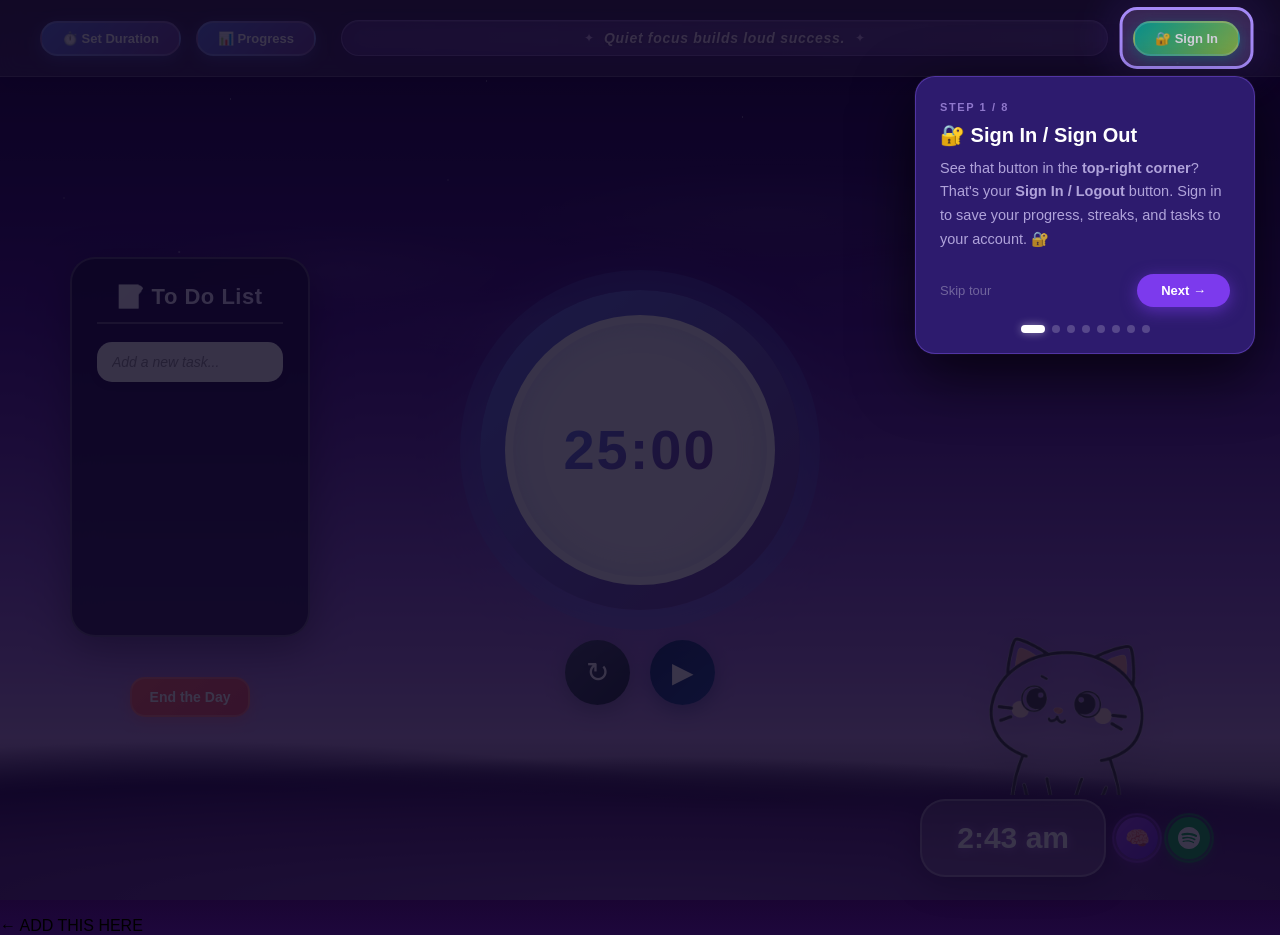
==== commit b3daff7c: "Updated style, script, index and analysis files" ====
--- a/index.html
+++ b/index.html
@@ -1,5 +1,6 @@
 <!DOCTYPE html>
 <html lang="en">
+
 <head>
     <meta charset="UTF-8">
     <meta name="viewport" content="width=device-width, initial-scale=1.0">
@@ -9,293 +10,399 @@
 
 <body>
 
-<!-- NAVBAR -->
-<div class="navbar">
-    <div class="nav-btn" onclick="openDurationModal()">⏱️ Set Duration</div>
-    <div class="nav-btn progress-btn" onclick="handleNavigation(this)">
-        <div class="progress-fill" id="btnFill"></div>
-        <span class="btn-text">📊 Progress</span>
-    </div>
-
-    <!-- ✨ MOTIVATIONAL QUOTE -->
-    <div class="nav-quote">
-        <span class="quote-icon">✦</span>
-        <span class="quote-text" id="rotatingQuote">Quiet focus builds loud success.</span>
-        <span class="quote-icon">✦</span>
-    </div>
-
-    <div class="nav-btn login" id="loginBtn" onclick="openLogin()">🔐 Sign In</div>
-</div>
-
-<div class="main">
-
-    <div class="left-panel">
-        <div class="todo">
-            <h3>📝 To Do List</h3>
-            <input id="todoInput" placeholder="Add a new task...">
-            <ul id="todoList"></ul>
-        </div>
-        <button class="end-day-btn" onclick="endTheDay()">End the Day</button>
-    </div>
-
-    <div class="timer-wrapper">
-        <div class="outer-ring">
-            <div class="inner-ring">
-                <div class="time" id="timer">25:00</div>
-            </div>
-        </div>
-        <div class="controls">
-            <div class="control-btn reset" onclick="resetTimer()">↻</div>
-            <div class="control-btn play" id="playPauseBtn" onclick="togglePlayPause()">▶</div>
-        </div>
-    </div>
-
-    <div id="infoPanel"></div>
-
-    <div class="clock-cat-container">
-        <div class="cat-popup">
-            <img id="catMood" src="first.gif" alt="Cat mood">
-        </div>
-
-        <!-- Clock + both round buttons -->
-        <div class="clock-spotify-row">
-            <div class="clock" id="clock"></div>
-
-            <!-- 🧠 Brain Fog Button -->
-            <div class="brain-fab-wrapper">
-                <button class="brain-fab" onclick="toggleBrainPopup()">🧠</button>
-                <div class="fab-tooltip"><span class="tt-dot"></span>Play a focus frequency to help clear mental fog.</div>
-
-                <div class="brain-popup" id="brainPopup">
-                    <div class="popup-header">
-                        <div class="popup-title"><span>🧠 Focus Boost</span></div>
-                        <button class="popup-close" onclick="toggleBrainPopup()">✕</button>
-                    </div>
-                    <p class="brain-popup-desc">
-                        1-min <strong>852Hz Solfeggio frequency tone</strong> to clear brain fog, Listen for 60 seconds before studying.<br>
-                        <strong>Use headphones</strong> for best effect.
-                    </p>
-                    <div class="brain-wave" id="brainWave">
-                        <span></span><span></span><span></span><span></span><span></span>
-                    </div>
-                    <div class="brain-progress-wrap" id="brainProgressWrap">
-                        <div class="brain-progress-bar-bg">
-                            <div class="brain-progress-bar-fill" id="brainBarFill"></div>
-                        </div>
-                        <div class="brain-progress-label">
-                            <span>Focus Boost</span>
-                            <span id="brainCountdown">1:00</span>
-                        </div>
-                    </div>
-                    <button class="brain-play-btn" id="brainPlayBtn" onclick="toggleBrainFog()">
-                        ▶ &nbsp;Start Focus Tone
+    <!-- NAVBAR -->
+    <div class="navbar">
+        <div class="nav-btn" id="setDurationBtn" onclick="openDurationModal()">⏱️ Set Duration</div>
+        <div class="nav-btn progress-btn" id="progressBtn" onclick="handleNavigation(this)">
+            <div class="progress-fill" id="btnFill"></div>
+            <span class="btn-text">📊 Progress</span>
+        </div>
+
+        <!-- ✨ MOTIVATIONAL QUOTE -->
+        <div class="nav-quote">
+            <span class="quote-icon">✦</span>
+            <span class="quote-text" id="rotatingQuote">Quiet focus builds loud success.</span>
+            <span class="quote-icon">✦</span>
+        </div>
+
+        <!-- In the navbar, replace the existing loginBtn div with this: -->
+        <div class="nav-btn login" id="loginBtn" onclick="openLogin()">🔐 Sign In</div>
+        <div class="nav-btn" id="logoutBtn" onclick="openLogoutModal()"
+            style="display:none; background: rgba(255,100,100,0.15); border: 1px solid rgba(255,100,100,0.4); color: #ff8080;">
+            🚪 Logout
+        </div>
+
+    </div>
+
+    <div class="main">
+
+        <div class="left-panel">
+            <div class="todo" id="todoSection">
+                <h3>📝 To Do List</h3>
+                <input id="todoInput" placeholder="Add a new task...">
+                <ul id="todoList"></ul>
+            </div>
+            <button class="end-day-btn" onclick="endTheDay()">End the Day</button>
+        </div>
+
+        <div class="timer-wrapper">
+            <div class="outer-ring">
+                <div class="inner-ring">
+                    <div class="time" id="timer">25:00</div>
+                </div>
+            </div>
+            <div class="controls">
+                <div class="control-btn reset" onclick="resetTimer()">↻</div>
+                <div class="control-btn play" id="playPauseBtn" onclick="togglePlayPause()">▶</div>
+            </div>
+        </div>
+
+        <div id="infoPanel"></div>
+
+        <div class="clock-cat-container">
+            <div class="cat-popup">
+                <img id="catMood" src="first.gif" alt="Cat mood">
+            </div>
+
+            <!-- Clock + both round buttons -->
+            <div class="clock-spotify-row">
+                <div class="clock" id="clock"></div>
+
+                <!-- 🧠 Brain Fog Button -->
+                <div class="brain-fab-wrapper">
+                    <button class="brain-fab" onclick="toggleBrainPopup()">🧠</button>
+                    <div class="fab-tooltip"><span class="tt-dot"></span>Play a focus frequency to help clear mental
+                        fog.</div>
+
+                    <div class="brain-popup" id="brainPopup">
+                        <div class="popup-header">
+                            <div class="popup-title"><span>🧠 Focus Boost</span></div>
+                            <button class="popup-close" onclick="toggleBrainPopup()">✕</button>
+                        </div>
+                        <p class="brain-popup-desc">
+                            1-min <strong>852Hz Solfeggio frequency tone</strong> to clear brain fog, Listen for 60
+                            seconds before studying.<br>
+                            <strong>Use headphones</strong> for best effect.
+                        </p>
+                        <div class="brain-wave" id="brainWave">
+                            <span></span><span></span><span></span><span></span><span></span>
+                        </div>
+                        <div class="brain-progress-wrap" id="brainProgressWrap">
+                            <div class="brain-progress-bar-bg">
+                                <div class="brain-progress-bar-fill" id="brainBarFill"></div>
+                            </div>
+                            <div class="brain-progress-label">
+                                <span>Focus Boost</span>
+                                <span id="brainCountdown">1:00</span>
+                            </div>
+                        </div>
+                        <button class="brain-play-btn" id="brainPlayBtn" onclick="toggleBrainFog()">
+                            ▶ &nbsp;Start Focus Tone
+                        </button>
+                    </div>
+                </div>
+
+                <!-- 🎵 Spotify Button -->
+                <div class="spotify-fab-wrapper">
+                    <button class="spotify-fab" onclick="toggleSpotifyPopup()">
+                        <svg viewBox="0 0 24 24" xmlns="http://www.w3.org/2000/svg">
+                            <path
+                                d="M12 0C5.373 0 0 5.373 0 12s5.373 12 12 12 12-5.373 12-12S18.627 0 12 0zm5.494 17.324a.748.748 0 0 1-1.03.249c-2.82-1.725-6.369-2.115-10.549-1.16a.748.748 0 1 1-.333-1.458c4.573-1.045 8.494-.595 11.664 1.339a.748.748 0 0 1 .248 1.03zm1.466-3.261a.936.936 0 0 1-1.287.308c-3.226-1.983-8.144-2.558-11.962-1.399a.937.937 0 0 1-.574-1.786c4.36-1.325 9.779-.683 13.515 1.59a.937.937 0 0 1 .308 1.287zm.126-3.396c-3.868-2.298-10.248-2.51-13.941-1.389a1.122 1.122 0 1 1-.651-2.148c4.239-1.287 11.285-1.038 15.738 1.606a1.122 1.122 0 1 1-1.146 1.931z" />
+                        </svg>
                     </button>
-                </div>
-            </div>
-
-            <!-- 🎵 Spotify Button -->
-            <div class="spotify-fab-wrapper">
-                <button class="spotify-fab" onclick="toggleSpotifyPopup()">
-                    <svg viewBox="0 0 24 24" xmlns="http://www.w3.org/2000/svg">
-                        <path d="M12 0C5.373 0 0 5.373 0 12s5.373 12 12 12 12-5.373 12-12S18.627 0 12 0zm5.494 17.324a.748.748 0 0 1-1.03.249c-2.82-1.725-6.369-2.115-10.549-1.16a.748.748 0 1 1-.333-1.458c4.573-1.045 8.494-.595 11.664 1.339a.748.748 0 0 1 .248 1.03zm1.466-3.261a.936.936 0 0 1-1.287.308c-3.226-1.983-8.144-2.558-11.962-1.399a.937.937 0 0 1-.574-1.786c4.36-1.325 9.779-.683 13.515 1.59a.937.937 0 0 1 .308 1.287zm.126-3.396c-3.868-2.298-10.248-2.51-13.941-1.389a1.122 1.122 0 1 1-.651-2.148c4.239-1.287 11.285-1.038 15.738 1.606a1.122 1.122 0 1 1-1.146 1.931z"/>
-                    </svg>
-                </button>
-                <div class="fab-tooltip"><span class="tt-dot"></span>Play background music for focus</div>
-
-                <div class="spotify-popup" id="spotifyPopup">
-
-                    <!-- VIEW 1: Card grid (original design) -->
-                    <div id="spCardView">
-                        <div class="popup-header">
-                            <div class="popup-title">
-                                <svg viewBox="0 0 24 24" style="fill:#1db954"><path d="M12 0C5.373 0 0 5.373 0 12s5.373 12 12 12 12-5.373 12-12S18.627 0 12 0zm5.494 17.324a.748.748 0 0 1-1.03.249c-2.82-1.725-6.369-2.115-10.549-1.16a.748.748 0 1 1-.333-1.458c4.573-1.045 8.494-.595 11.664 1.339a.748.748 0 0 1 .248 1.03zm1.466-3.261a.936.936 0 0 1-1.287.308c-3.226-1.983-8.144-2.558-11.962-1.399a.937.937 0 0 1-.574-1.786c4.36-1.325 9.779-.683 13.515 1.59a.937.937 0 0 1 .308 1.287zm.126-3.396c-3.868-2.298-10.248-2.51-13.941-1.389a1.122 1.122 0 1 1-.651-2.148c4.239-1.287 11.285-1.038 15.738 1.606a1.122 1.122 0 1 1-1.146 1.931z"/></svg>
-                                <span>Focus Sounds</span>
+                    <div class="fab-tooltip"><span class="tt-dot"></span>Play background music for focus</div>
+
+                    <div class="spotify-popup" id="spotifyPopup">
+
+                        <!-- VIEW 1: Card grid (original design) -->
+                        <div id="spCardView">
+                            <div class="popup-header">
+                                <div class="popup-title">
+                                    <svg viewBox="0 0 24 24" style="fill:#1db954">
+                                        <path
+                                            d="M12 0C5.373 0 0 5.373 0 12s5.373 12 12 12 12-5.373 12-12S18.627 0 12 0zm5.494 17.324a.748.748 0 0 1-1.03.249c-2.82-1.725-6.369-2.115-10.549-1.16a.748.748 0 1 1-.333-1.458c4.573-1.045 8.494-.595 11.664 1.339a.748.748 0 0 1 .248 1.03zm1.466-3.261a.936.936 0 0 1-1.287.308c-3.226-1.983-8.144-2.558-11.962-1.399a.937.937 0 0 1-.574-1.786c4.36-1.325 9.779-.683 13.515 1.59a.937.937 0 0 1 .308 1.287zm.126-3.396c-3.868-2.298-10.248-2.51-13.941-1.389a1.122 1.122 0 1 1-.651-2.148c4.239-1.287 11.285-1.038 15.738 1.606a1.122 1.122 0 1 1-1.146 1.931z" />
+                                    </svg>
+                                    <span>Focus Sounds</span>
+                                </div>
+                                <button class="popup-close" onclick="toggleSpotifyPopup()">✕</button>
                             </div>
-                            <button class="popup-close" onclick="toggleSpotifyPopup()">✕</button>
-                        </div>
-
-                        <div class="sp-login-banner">
-                            <div class="sp-login-text">
-                                <strong>🔐 Log in for full songs</strong>
-                                Log in to Spotify to listen to entire tracks without interruption.
+
+                            <div class="sp-login-banner">
+                                <div class="sp-login-text">
+                                    <strong>🔐 Log in for full songs</strong>
+                                    Log in to Spotify to listen to entire tracks without interruption.
+                                </div>
+                                <a class="sp-login-btn" href="https://accounts.spotify.com/login" target="_blank"
+                                    rel="noopener noreferrer">
+                                    <svg viewBox="0 0 24 24">
+                                        <path
+                                            d="M12 0C5.373 0 0 5.373 0 12s5.373 12 12 12 12-5.373 12-12S18.627 0 12 0zm5.494 17.324a.748.748 0 0 1-1.03.249c-2.82-1.725-6.369-2.115-10.549-1.16a.748.748 0 1 1-.333-1.458c4.573-1.045 8.494-.595 11.664 1.339a.748.748 0 0 1 .248 1.03zm1.466-3.261a.936.936 0 0 1-1.287.308c-3.226-1.983-8.144-2.558-11.962-1.399a.937.937 0 0 1-.574-1.786c4.36-1.325 9.779-.683 13.515 1.59a.937.937 0 0 1 .308 1.287zm.126-3.396c-3.868-2.298-10.248-2.51-13.941-1.389a1.122 1.122 0 1 1-.651-2.148c4.239-1.287 11.285-1.038 15.738 1.606a1.122 1.122 0 1 1-1.146 1.931z" />
+                                    </svg>
+                                    Log in
+                                </a>
                             </div>
-                            <a class="sp-login-btn" href="https://accounts.spotify.com/login" target="_blank" rel="noopener noreferrer">
-                                <svg viewBox="0 0 24 24"><path d="M12 0C5.373 0 0 5.373 0 12s5.373 12 12 12 12-5.373 12-12S18.627 0 12 0zm5.494 17.324a.748.748 0 0 1-1.03.249c-2.82-1.725-6.369-2.115-10.549-1.16a.748.748 0 1 1-.333-1.458c4.573-1.045 8.494-.595 11.664 1.339a.748.748 0 0 1 .248 1.03zm1.466-3.261a.936.936 0 0 1-1.287.308c-3.226-1.983-8.144-2.558-11.962-1.399a.937.937 0 0 1-.574-1.786c4.36-1.325 9.779-.683 13.515 1.59a.937.937 0 0 1 .308 1.287zm.126-3.396c-3.868-2.298-10.248-2.51-13.941-1.389a1.122 1.122 0 1 1-.651-2.148c4.239-1.287 11.285-1.038 15.738 1.606a1.122 1.122 0 1 1-1.146 1.931z"/></svg>
-                                Log in
-                            </a>
-                        </div>
-
-                        <div class="sp-playlist-label">Pick the music your brain feels most comfortable studying with.</div>
-                        <div class="sp-card-grid">
-                            <div class="sp-card" onclick="openPlayer('playlist/4sFlqpGaP3yxX6zHSkdvvN', '🎵', 'Lofi Music')">
-                                <div class="sp-card-icon">🎵</div>
-                                <div class="sp-card-name">Lofi Music</div>
-                                <div class="sp-card-desc">Chill beats to relax</div>
-                            </div>
-                            <div class="sp-card" onclick="openPlayer('playlist/37i9dQZF1DWUZ5bk6qqDSy', '🤍', 'White Noise')">
-                                <div class="sp-card-icon">🤍</div>
-                                <div class="sp-card-name">White Noise</div>
-                                <div class="sp-card-desc">Block distractions</div>
-                            </div>
-                            <div class="sp-card" onclick="openPlayer('playlist/37i9dQZF1DX8ymr6UES7vc', '🌧️', 'Rain Sounds')">
-                                <div class="sp-card-icon">🌧️</div>
-                                <div class="sp-card-name">Rain Sounds</div>
-                                <div class="sp-card-desc">Gentle rain focus</div>
-                            </div>
-                            <div class="sp-card" onclick="openPlayer('album/74QDBZVz0htjkb8mwwt0La', '🏖️', 'Beach Sounds')">
-                                <div class="sp-card-icon">🏖️</div>
-                                <div class="sp-card-name">Beach Sounds</div>
-                                <div class="sp-card-desc">Ocean wave calm</div>
-                            </div>
-                            <div class="sp-card sp-card-solo" onclick="openPlayer('playlist/1HXEg2V1f17xECoB4t2PdZ', '🧬', 'Study Frequency')">
-                                <div class="sp-card-icon">🧬</div>
-                                <div class="sp-card-info">
-                                    <div class="sp-card-name">Study Frequency</div>
-                                    <div class="sp-card-desc">Binaural tones for peak focus</div>
+
+                            <div class="sp-playlist-label">Pick the music your brain feels most comfortable studying
+                                with.</div>
+                            <div class="sp-card-grid">
+                                <div class="sp-card"
+                                    onclick="openPlayer('playlist/4sFlqpGaP3yxX6zHSkdvvN', '🎵', 'Lofi Music')">
+                                    <div class="sp-card-icon">🎵</div>
+                                    <div class="sp-card-name">Lofi Music</div>
+                                    <div class="sp-card-desc">Chill beats to relax</div>
+                                </div>
+                                <div class="sp-card"
+                                    onclick="openPlayer('playlist/37i9dQZF1DWUZ5bk6qqDSy', '🤍', 'White Noise')">
+                                    <div class="sp-card-icon">🤍</div>
+                                    <div class="sp-card-name">White Noise</div>
+                                    <div class="sp-card-desc">Block distractions</div>
+                                </div>
+                                <div class="sp-card"
+                                    onclick="openPlayer('playlist/37i9dQZF1DX8ymr6UES7vc', '🌧️', 'Rain Sounds')">
+                                    <div class="sp-card-icon">🌧️</div>
+                                    <div class="sp-card-name">Rain Sounds</div>
+                                    <div class="sp-card-desc">Gentle rain focus</div>
+                                </div>
+                                <div class="sp-card"
+                                    onclick="openPlayer('album/74QDBZVz0htjkb8mwwt0La', '🏖️', 'Beach Sounds')">
+                                    <div class="sp-card-icon">🏖️</div>
+                                    <div class="sp-card-name">Beach Sounds</div>
+                                    <div class="sp-card-desc">Ocean wave calm</div>
+                                </div>
+                                <div class="sp-card sp-card-solo"
+                                    onclick="openPlayer('playlist/1HXEg2V1f17xECoB4t2PdZ', '🧬', 'Study Frequency')">
+                                    <div class="sp-card-icon">🧬</div>
+                                    <div class="sp-card-info">
+                                        <div class="sp-card-name">Study Frequency</div>
+                                        <div class="sp-card-desc">Binaural tones for peak focus</div>
+                                    </div>
                                 </div>
                             </div>
                         </div>
-                    </div>
-
-                    <!-- VIEW 2: Embedded player -->
-                    <div id="spPlayerView" style="display:none;">
-                        <div class="popup-header">
-                            <button class="sp-back-btn" onclick="showSpCardView()">← Back</button>
-                            <div class="sp-now-playing" id="spNowPlaying">🎵 Lofi Music</div>
-                            <button class="popup-close" onclick="toggleSpotifyPopup()">✕</button>
-                        </div>
-                        <div class="sp-embed-wrap">
-                            <iframe id="spIframe"
-                                src=""
-                                width="100%" height="380" frameborder="0"
-                                allow="autoplay; clipboard-write; encrypted-media; fullscreen; picture-in-picture"
-                                loading="lazy">
-                            </iframe>
-                        </div>
-                    </div>
-
-                </div>
-            </div>
-
-        </div>
-    </div>
-</div>
-
-<!-- DURATION MODAL -->
-<div class="login-modal" id="durationModal">
-    <div class="login-card" style="width: 400px;">
-        <h2>Set Duration</h2>
-        <label style="display:block; text-align:left; margin-bottom:8px; color:#667eea; font-weight:600;">Total Study Hours</label>
-        <input id="totalHours" type="number" placeholder="2" value="2" min="0.5" step="0.5">
-        <div style="background: rgba(102, 126, 234, 0.1); padding: 12px; border-radius: 10px; margin: 15px 0; border-left: 4px solid #667eea;">
-            <p style="margin: 0; font-size: 13px; color: #4a5568; line-height: 1.5;">
-                💡 <strong>Pomodoro Tip:</strong> Experts suggest 25 minutes of study with a 5-minute break, or 50 minutes of deep focus followed by a 10-minute rest.
-            </p>
-        </div>
-        <label style="display:block; text-align:left; margin-bottom:8px; color:#667eea; font-weight:600;">Study Session (minutes)</label>
-        <input id="studyTime" type="number" placeholder="25" value="25" min="1">
-        <label style="display:block; text-align:left; margin-bottom:8px; margin-top:15px; color:#667eea; font-weight:600;">Break Time (minutes)</label>
-        <input id="breakTime" type="number" placeholder="5" value="5" min="0">
-        <div style="margin-top:15px; margin-bottom:15px;">
-            <label style="color:#667eea; font-weight:600; cursor: pointer;">
-                <input type="checkbox" id="noBreak" style="width:auto; margin-right:8px; cursor: pointer;">
-                No break
-            </label>
-        </div>
-        <button class="login-main" onclick="setCustomDuration()">Set Timer</button>
-        <button class="login-skip" onclick="closeDurationModal()">Cancel</button>
-    </div>
-</div>
-
-<!-- LOGIN MODAL -->
-<div class="login-modal" id="loginModal">
-    <div class="login-card">
-        <div id="signInView">
-            <h2>✨ Welcome Back!</h2>
-            <p class="auth-subtitle">Sign in to continue your journey</p>
-            <input id="loginEmail" type="email" placeholder="Email address">
-            <input type="password" id="loginPassword" placeholder="Password">
-            <button class="login-main" onclick="handleSignIn()">Sign In</button>
-            <button class="login-gmail">📧 Sign in with Gmail</button>
-            <p class="auth-switch">Don't have an account? <span onclick="showSignUp()">Sign Up</span></p>
-            <button class="login-skip" onclick="closeLogin()">Continue without login</button>
-        </div>
-        <div id="signUpView" style="display: none;">
-            <h2>🚀 Start Your Journey</h2>
-            <p class="auth-subtitle">Create an account to track your progress</p>
-            <input id="signupName" placeholder="Full Name">
-            <input id="signupEmail" type="email" placeholder="Email address">
-            <input type="password" id="signupPassword" placeholder="Password">
-            <input type="password" id="signupConfirmPassword" placeholder="Confirm Password">
-            <button class="login-main" onclick="handleSignUp()">Create Account</button>
-            <button class="login-gmail">📧 Sign up with Gmail</button>
-            <p class="auth-switch">Already have an account? <span onclick="showSignIn()">Sign In</span></p>
-            <button class="login-skip" onclick="closeLogin()">Continue without login</button>
-        </div>
-    </div>
-</div>
-
-<!-- WELCOME MODAL -->
-<div class="login-modal" id="welcomeModal" style="display: none;">
-    <div class="login-card" style="width: 380px; background: rgba(255, 255, 255, 0.98);">
-        <div id="welcomeSection">
-            <div style="text-align: center; margin-bottom: 15px;">
-                <img src="cat.gif" alt="Welcome Cat" style="width: 120px; border-radius: 12px;">
-            </div>
-            <div class="speech-bubble" style="position: relative; background: linear-gradient(135deg, rgba(102, 126, 234, 0.12), rgba(118, 75, 162, 0.12)); padding: 18px; border-radius: 15px; margin-bottom: 20px; border: 2px solid rgba(102, 126, 234, 0.3);">
-                <p style="font-size: 15px; color: #4a5568; line-height: 1.5; margin: 0; text-align: center; font-weight: 500;">
-                    Welcome! Let's make today productive. Set your goal below and start strong!
-                </p>
-                <div style="position: absolute; top: -12px; left: 50%; transform: translateX(-50%); width: 0; height: 0; border-left: 12px solid transparent; border-right: 12px solid transparent; border-bottom: 12px solid rgba(102, 126, 234, 0.3);"></div>
-                <div style="position: absolute; top: -9px; left: 50%; transform: translateX(-50%); width: 0; height: 0; border-left: 10px solid transparent; border-right: 10px solid transparent; border-bottom: 10px solid rgba(102, 126, 234, 0.12);"></div>
-            </div>
-            <button class="login-main" onclick="showGoalForm()" style="margin-bottom: 12px;">Set Your Today's Goal</button>
-        </div>
-        <div id="goalFormSection" style="display: none;">
-            <!-- ✅ Back button -->
-            <div style="display: flex; justify-content: flex-end; margin-bottom: 8px;">
-                <button onclick="showWelcomeSection()" style="
-                    background: transparent;
-                    border: 2px solid rgba(102,126,234,0.3);
-                    border-radius: 50%;
-                    width: 32px; height: 32px;
-                    font-size: 15px;
-                    cursor: pointer;
-                    color: #667eea;
-                    display: flex; align-items: center; justify-content: center;
-                    transition: all 0.3s ease;
-                " onmouseover="this.style.background='rgba(102,126,234,0.1)'"
-                   onmouseout="this.style.background='transparent'">✕</button>
-            </div>
-            <label style="display:block; text-align:left; margin-bottom:8px; color:#667eea; font-weight:600; font-size: 14px;">Total Study Hours</label>
-            <input id="welcomeTotalHours" type="number" placeholder="2" value="2" min="0.5" step="0.5">
-            <div style="background: rgba(102, 126, 234, 0.1); padding: 10px; border-radius: 10px; margin: 12px 0; border-left: 3px solid #667eea;">
-                <p style="margin: 0; font-size: 12px; color: #4a5568; line-height: 1.4;">
-                    💡 <strong>Pomodoro Tip:</strong> Experts suggest 25 minutes of study with a 5-minute break, or 50 minutes of deep focus followed by a 10-minute rest.
-                </p>
-            </div>
-            <label style="display:block; text-align:left; margin-bottom:8px; color:#667eea; font-weight:600; font-size: 14px;">Study Session (minutes)</label>
-            <input id="welcomeStudyTime" type="number" placeholder="25" value="25" min="1">
-            <label style="display:block; text-align:left; margin-bottom:8px; margin-top:12px; color:#667eea; font-weight:600; font-size: 14px;">Break Time (minutes)</label>
-            <input id="welcomeBreakTime" type="number" placeholder="5" value="5" min="0">
-            <div style="margin-top:12px; margin-bottom:15px;">
-                <label style="color:#667eea; font-weight:600; cursor: pointer; font-size: 14px;">
-                    <input type="checkbox" id="welcomeNoBreak" style="width:auto; margin-right:8px; cursor: pointer;">
-                    No break
-                </label>
-            </div>
-            <button class="login-main" onclick="setWelcomeGoal()">Start Studying!</button>
-        </div>
-    </div>
-</div>
-
-<!-- END DAY MODAL -->
-<div class="login-modal" id="endDayModal">
-    <div class="login-card" style="width: 400px; max-height: 92vh; overflow-y: auto; padding: 20px;">
-
-        <!-- Close button -->
-        <div style="display: flex; justify-content: flex-end; margin-bottom: 4px;">
-            <button onclick="closeEndDaySummary()" style="
+
+                        <!-- VIEW 2: Embedded player -->
+                        <div id="spPlayerView" style="display:none;">
+                            <div class="popup-header">
+                                <button class="sp-back-btn" onclick="showSpCardView()">← Back</button>
+                                <div class="sp-now-playing" id="spNowPlaying">🎵 Lofi Music</div>
+                                <button class="popup-close" onclick="toggleSpotifyPopup()">✕</button>
+                            </div>
+                            <div class="sp-embed-wrap">
+                                <iframe id="spIframe" src="" width="100%" height="380" frameborder="0"
+                                    allow="autoplay; clipboard-write; encrypted-media; fullscreen; picture-in-picture"
+                                    loading="lazy">
+                                </iframe>
+                            </div>
+                        </div>
+
+                    </div>
+                </div>
+
+            </div>
+        </div>
+    </div>
+
+    <!-- DURATION MODAL -->
+    <div class="login-modal" id="durationModal">
+        <div class="dur-card">
+            <!-- Header -->
+            <div class="dur-header">
+                <div class="dur-title"><span class="dur-title-icon">⏱️</span> Set Duration</div>
+                <button class="dur-close-btn" onclick="closeDurationModal()">✕</button>
+            </div>
+
+            <!-- Today's Total Goal -->
+            <div class="dur-section">
+                <div class="dur-section-label">
+                    <span class="dur-section-icon">📚</span>
+                    <div>
+                        <strong>Today's Total Goal</strong>
+                        <span class="dur-optional-badge">OPTIONAL</span>
+                        <div class="dur-section-sub">How many hours do you want to study all day?</div>
+                    </div>
+                </div>
+                <div class="dur-input-row">
+                    <input id="totalHours" type="number" class="dur-input" placeholder="e.g. 4" min="0" step="0.5">
+                    <span class="dur-unit">hrs</span>
+                </div>
+            </div>
+
+            <!-- Divider -->
+            <div class="dur-divider"></div>
+
+            <!-- Study Right Now -->
+            <div class="dur-section">
+                <div class="dur-section-label">
+                    <span class="dur-section-icon dur-lightning">⚡</span>
+                    <div>
+                        <strong>Study Right Now</strong>
+                        <div class="dur-section-sub">How long do you want to study in this sitting?</div>
+                    </div>
+                </div>
+
+                <!-- Tip box -->
+                <div class="dur-tip-box">
+                    💡 Try 25 min study + 5 min break, or 50 min + 10 min for deep work.
+                </div>
+
+                <!-- Study + Break side by side -->
+                <div class="dur-two-col">
+                    <div class="dur-col">
+                        <div class="dur-col-label"><span class="dur-dot dur-dot-red"></span> Study</div>
+                        <div class="dur-input-row">
+                            <input id="studyMins" type="number" class="dur-input" value="25" min="1" max="180">
+                            <span class="dur-unit">min</span>
+                        </div>
+                    </div>
+                    <div class="dur-col">
+                        <div class="dur-col-label"><span class="dur-dot dur-dot-purple"></span> Break</div>
+                        <div class="dur-input-row">
+                            <input id="breakTime" type="number" class="dur-input" value="5" min="0">
+                            <span class="dur-unit">min</span>
+                        </div>
+                        <label class="dur-nobreak-label">
+                            <input type="checkbox" id="noBreak" class="dur-checkbox"> No break
+                        </label>
+                    </div>
+                </div>
+            </div>
+
+            <!-- Set Timer button -->
+            <button class="dur-set-btn" onclick="setCustomDuration()">Set Timer</button>
+        </div>
+    </div>
+
+    <!-- LOGIN MODAL -->
+    <div class="login-modal" id="loginModal">
+        <div class="login-card">
+            <div id="signInView">
+                <h2>✨ Welcome Back!</h2>
+                <p class="auth-subtitle">Sign in to continue your journey</p>
+                <input id="loginEmail" type="text" placeholder="Username">
+                <input type="password" id="loginPassword" placeholder="Password">
+                <button class="login-main" onclick="handleSignIn()">Sign In</button>
+                <button class="login-gmail">📧 Sign in with Gmail</button>
+                <p class="auth-switch">Don't have an account? <span onclick="showSignUp()">Sign Up</span></p>
+                <button class="login-skip" onclick="closeLogin()">Continue without login</button>
+            </div>
+            <div id="signUpView" style="display: none;">
+                <h2>🚀 Start Your Journey</h2>
+                <p class="auth-subtitle">Create an account to track your progress</p>
+                <input id="signupName" placeholder="Full Name">
+                <input id="signupEmail" type="email" placeholder="Email address">
+                <input type="password" id="signupPassword" placeholder="Password">
+                <input type="password" id="signupConfirmPassword" placeholder="Confirm Password">
+                <button class="login-main" onclick="handleSignUp()">Create Account</button>
+                <button class="login-gmail">📧 Sign up with Gmail</button>
+                <p class="auth-switch">Already have an account? <span onclick="showSignIn()">Sign In</span></p>
+                <button class="login-skip" onclick="closeLogin()">Continue without login</button>
+            </div>
+        </div>
+    </div>
+
+    <!-- WELCOME MODAL -->
+    <div class="login-modal" id="welcomeModal" style="display: none;">
+        <div class="login-card" style="width: 380px; background: rgba(255, 255, 255, 0.98); position: relative;">
+            <div id="welcomeSection">
+                <!-- Close button top-right -->
+                <div style="display: flex; justify-content: flex-end; margin-bottom: 4px;">
+                    <button class="dur-close-btn" onclick="closeWelcomeModal()" title="Go to home">✕</button>
+                </div>
+                <div style="text-align: center; margin-bottom: 15px;">
+                    <img src="cat.gif" alt="Welcome Cat" style="width: 120px; border-radius: 12px;">
+                </div>
+                <div class="speech-bubble"
+                    style="position: relative; background: linear-gradient(135deg, rgba(102, 126, 234, 0.12), rgba(118, 75, 162, 0.12)); padding: 18px; border-radius: 15px; margin-bottom: 20px; border: 2px solid rgba(102, 126, 234, 0.3);">
+                    <p
+                        style="font-size: 15px; color: #4a5568; line-height: 1.5; margin: 0; text-align: center; font-weight: 500;">
+                        Welcome! Let's make today productive. Set your goal below and start strong!
+                    </p>
+                    <div
+                        style="position: absolute; top: -12px; left: 50%; transform: translateX(-50%); width: 0; height: 0; border-left: 12px solid transparent; border-right: 12px solid transparent; border-bottom: 12px solid rgba(102, 126, 234, 0.3);">
+                    </div>
+                    <div
+                        style="position: absolute; top: -9px; left: 50%; transform: translateX(-50%); width: 0; height: 0; border-left: 10px solid transparent; border-right: 10px solid transparent; border-bottom: 10px solid rgba(102, 126, 234, 0.12);">
+                    </div>
+                </div>
+                <button class="login-main" onclick="showGoalForm()" style="margin-bottom: 12px;">Set Your Today's
+                    Goal</button>
+            </div>
+            <div id="goalFormSection" style="display: none;">
+                <!-- Header row with close button (goes to home) -->
+                <div class="dur-header" style="margin-bottom: 14px;">
+                    <div class="dur-title" style="font-size: 17px;"><span class="dur-title-icon">⏱️</span> Set Duration</div>
+                    <button class="dur-close-btn" onclick="closeWelcomeModal()">✕</button>
+                </div>
+
+                <!-- Today's Total Goal -->
+                <div class="dur-section">
+                    <div class="dur-section-label">
+                        <span class="dur-section-icon">📚</span>
+                        <div>
+                            <strong>Today's Total Goal</strong>
+                            <span class="dur-optional-badge">OPTIONAL</span>
+                            <div class="dur-section-sub">How many hours do you want to study all day?</div>
+                        </div>
+                    </div>
+                    <div class="dur-input-row">
+                        <input id="welcomeTotalHours" type="number" class="dur-input" placeholder="e.g. 4" min="0" step="0.5">
+                        <span class="dur-unit">hrs</span>
+                    </div>
+                </div>
+
+                <!-- Divider -->
+                <div class="dur-divider"></div>
+
+                <!-- Study Right Now -->
+                <div class="dur-section">
+                    <div class="dur-section-label">
+                        <span class="dur-section-icon dur-lightning">⚡</span>
+                        <div>
+                            <strong>Study Right Now</strong>
+                            <div class="dur-section-sub">How long do you want to study in this sitting?</div>
+                        </div>
+                    </div>
+
+                    <!-- Tip box -->
+                    <div class="dur-tip-box">
+                        💡 Try 25 min study + 5 min break, or 50 min + 10 min for deep work.
+                    </div>
+
+                    <!-- Study + Break side by side -->
+                    <div class="dur-two-col">
+                        <div class="dur-col">
+                            <div class="dur-col-label"><span class="dur-dot dur-dot-red"></span> Study</div>
+                            <div class="dur-input-row">
+                                <input id="welcomeStudyMins" type="number" class="dur-input" value="25" min="1" max="180">
+                                <span class="dur-unit">min</span>
+                            </div>
+                        </div>
+                        <div class="dur-col">
+                            <div class="dur-col-label"><span class="dur-dot dur-dot-purple"></span> Break</div>
+                            <div class="dur-input-row">
+                                <input id="welcomeBreakTime" type="number" class="dur-input" value="5" min="0">
+                                <span class="dur-unit">min</span>
+                            </div>
+                            <label class="dur-nobreak-label">
+                                <input type="checkbox" id="welcomeNoBreak" class="dur-checkbox"> No break
+                            </label>
+                        </div>
+                    </div>
+                </div>
+
+                <!-- Start Studying button -->
+                <button class="dur-set-btn" onclick="setWelcomeGoal()">Start Studying!</button>
+            </div>
+        </div>
+    </div>
+
+    <!-- END DAY MODAL -->
+    <div class="login-modal" id="endDayModal">
+        <div class="login-card" style="width: 400px; max-height: 92vh; overflow-y: auto; padding: 20px;">
+
+            <!-- Close button -->
+            <div style="display: flex; justify-content: flex-end; margin-bottom: 4px;">
+                <button onclick="closeEndDaySummary()" style="
                 background: transparent;
                 border: 2px solid rgba(102,126,234,0.3);
                 border-radius: 50%;
@@ -306,149 +413,457 @@
                 display: flex; align-items: center; justify-content: center;
                 transition: all 0.3s ease;
             " onmouseover="this.style.background='rgba(102,126,234,0.1)'"
-               onmouseout="this.style.background='transparent'">✕</button>
-        </div>
-
-        <h2 style="margin-bottom: 10px;">Day Summary</h2>
-
-        <div style="text-align: center; margin-bottom: 10px;">
-            <img id="endDayCat" src="happy_cat.gif" alt="Cat" style="width: 110px; border-radius: 12px;">
-        </div>
-
-        <div style="position: relative; background: linear-gradient(135deg, rgba(102,126,234,0.12), rgba(118,75,162,0.12)); padding: 14px; border-radius: 15px; margin-bottom: 14px; border: 2px solid rgba(102,126,234,0.3);">
-            <p id="endDayMessage" style="font-size: 13px; color: #4a5568; line-height: 1.5; margin: 0; text-align: center; font-weight: 500;">
-                Good progress, but I know you're capable of even more. Quiet progress like this is exactly how big success is built— see you stronger tomorrow!
-            </p>
-            <div style="position: absolute; top: -12px; left: 50%; transform: translateX(-50%); width: 0; height: 0; border-left: 12px solid transparent; border-right: 12px solid transparent; border-bottom: 12px solid rgba(102,126,234,0.3);"></div>
-            <div style="position: absolute; top: -9px; left: 50%; transform: translateX(-50%); width: 0; height: 0; border-left: 10px solid transparent; border-right: 10px solid transparent; border-bottom: 10px solid rgba(102,126,234,0.12);"></div>
-        </div>
-
-        <div style="background: linear-gradient(135deg, rgba(102,126,234,0.1), rgba(118,75,162,0.1)); padding: 16px; border-radius: 15px; margin-bottom: 16px; border: 2px solid rgba(102,126,234,0.3); display: flex; justify-content: space-around; align-items: center;">
-            <div style="text-align: center;">
-                <p style="font-size: 13px; color: #667eea; font-weight: 600; margin-bottom: 6px;">⏱️ Time Studied</p>
-                <p style="font-size: 28px; font-weight: 700; background: linear-gradient(135deg, #667eea, #764ba2); -webkit-background-clip: text; -webkit-text-fill-color: transparent; background-clip: text; margin: 0;">
-                    <span id="hoursStudied">0</span>h <span id="minutesStudied">0</span>m
+                    onmouseout="this.style.background='transparent'">✕</button>
+            </div>
+
+            <h2 style="margin-bottom: 10px;">Day Summary</h2>
+
+            <div style="text-align: center; margin-bottom: 10px;">
+                <img id="endDayCat" src="happy_cat.gif" alt="Cat" style="width: 110px; border-radius: 12px;">
+            </div>
+
+            <div
+                style="position: relative; background: linear-gradient(135deg, rgba(102,126,234,0.12), rgba(118,75,162,0.12)); padding: 14px; border-radius: 15px; margin-bottom: 14px; border: 2px solid rgba(102,126,234,0.3);">
+                <p id="endDayMessage"
+                    style="font-size: 13px; color: #4a5568; line-height: 1.5; margin: 0; text-align: center; font-weight: 500;">
+                    Good progress, but I know you're capable of even more. Quiet progress like this is exactly how big
+                    success is built— see you stronger tomorrow!
                 </p>
-            </div>
-            <div style="width: 1px; height: 50px; background: rgba(102,126,234,0.3);"></div>
-            <div style="text-align: center;">
-                <p style="font-size: 13px; color: #667eea; font-weight: 600; margin-bottom: 6px;">✅ Tasks Done</p>
-                <p style="font-size: 28px; font-weight: 700; background: linear-gradient(135deg, #667eea, #764ba2); -webkit-background-clip: text; -webkit-text-fill-color: transparent; background-clip: text; margin: 0;">
-                    <span id="tasksCompleted">0</span>/<span id="totalTasks">0</span>
-                </p>
-            </div>
-        </div>
-
-        <button class="login-main" onclick="closeEndDayModal()">Start New Day</button>
-    </div>
-</div>
-
-<script>
-const quotes = [
-    "Quiet focus builds loud success.",
-    "Study now, shine later.",
-    "Little effort. Big future.",
-    "Pages today, possibilities tomorrow.",
-    "Focus is your superpower.",
-    "Learn softly, succeed loudly.",
-    "One more page.",
-    "Dreams require discipline.",
-    "Your future is studying with you.",
-    "Knowledge is quiet power.",
-    "You don't have to feel motivated, you just have to start.",
-    "Study tired, study bored, study unmotivated — just don't stop.",
-    "Five minutes of studying often becomes fifty once you begin.",
-    "The hardest part of studying is opening the book.",
-    "Your future doesn't care about your mood today.",
-    "Start messy, start slow, but start.",
-    "Even a little studying today beats none at all.",
-    "Motivation follows action, not the other way around.",
-    "You'll never regret studying once it's done.",
-    "Just one problem. Then another. Then another.",
-    "One day the life you want will demand the effort you avoid today.",
-    "Every hour you waste now becomes stress you carry later.",
-    "Your competition is studying while you are hesitating.",
-    "Comfort today can become regret tomorrow.",
-    "Success is often just boredom that someone decided to push through.",
-    "Your future is quietly watching the choices you make today.",
-    "The difference between a dream and reality is the discipline to study.",
-    "Most people fail not because they are incapable, but because they stop.",
-    "Hard chapters shape strong minds.",
-    "The version of you five years from now is built by the hours you use today."
-];
-
-let quoteIndex = 0;
-const quoteEl = document.getElementById('rotatingQuote');
-
-function rotateQuote() {
-    quoteEl.style.opacity = '0';
-    quoteEl.style.transform = 'translateY(6px)';
-    setTimeout(() => {
-        quoteIndex = (quoteIndex + 1) % quotes.length;
-        quoteEl.textContent = quotes[quoteIndex];
-        quoteEl.style.opacity = '1';
-        quoteEl.style.transform = 'translateY(0)';
-    }, 500);
-}
-
-setInterval(rotateQuote, 10000);
-
-/* ✅ Open embedded player view when a card is clicked */
-function openPlayer(uri, icon, name) {
-    document.getElementById('spNowPlaying').textContent = icon + ' ' + name;
-    document.getElementById('spIframe').src =
-        `https://open.spotify.com/embed/${uri}?utm_source=generator&theme=0`;
-    document.getElementById('spCardView').style.display = 'none';
-    document.getElementById('spPlayerView').style.display = 'block';
-}
-
-/* ✅ Back button — return to card grid */
-function showSpCardView() {
-    document.getElementById('spPlayerView').style.display = 'none';
-    document.getElementById('spCardView').style.display = 'block';
-    // Clear iframe src to stop playback when going back
-    document.getElementById('spIframe').src = '';
-}
-
-/* ✅ Toggle Spotify popup */
-function toggleSpotifyPopup() {
-    const popup = document.getElementById('spotifyPopup');
-    const isOpen = popup.classList.contains('open');
-    if (isOpen) {
-        // Reset to card view and stop playback on close
-        document.getElementById('spPlayerView').style.display = 'none';
-        document.getElementById('spCardView').style.display = 'block';
-        document.getElementById('spIframe').src = '';
-    }
-    popup.classList.toggle('open');
-}
-
-/* ✅ Toggle Brain popup */
-function toggleBrainPopup() {
-    const popup = document.getElementById('brainPopup');
-    popup.classList.toggle('open');
-}
-
-/* ✅ Close popups when clicking outside */
-document.addEventListener('click', function(e) {
-    const spotifyPopup = document.getElementById('spotifyPopup');
-    const spotifyWrapper = document.querySelector('.spotify-fab-wrapper');
-    const brainPopup = document.getElementById('brainPopup');
-    const brainWrapper = document.querySelector('.brain-fab-wrapper');
-
-    if (spotifyPopup && spotifyPopup.classList.contains('open')) {
-        if (!spotifyWrapper.contains(e.target)) {
-            spotifyPopup.classList.remove('open');
-        }
-    }
-    if (brainPopup && brainPopup.classList.contains('open')) {
-        if (!brainWrapper.contains(e.target)) {
-            brainPopup.classList.remove('open');
-        }
-    }
-});
-</script>
-
-<script src="script.js"></script>
+                <div
+                    style="position: absolute; top: -12px; left: 50%; transform: translateX(-50%); width: 0; height: 0; border-left: 12px solid transparent; border-right: 12px solid transparent; border-bottom: 12px solid rgba(102,126,234,0.3);">
+                </div>
+                <div
+                    style="position: absolute; top: -9px; left: 50%; transform: translateX(-50%); width: 0; height: 0; border-left: 10px solid transparent; border-right: 10px solid transparent; border-bottom: 10px solid rgba(102,126,234,0.12);">
+                </div>
+            </div>
+
+            <div
+                style="background: linear-gradient(135deg, rgba(102,126,234,0.1), rgba(118,75,162,0.1)); padding: 16px; border-radius: 15px; margin-bottom: 16px; border: 2px solid rgba(102,126,234,0.3); display: flex; justify-content: space-around; align-items: center;">
+                <div style="text-align: center;">
+                    <p style="font-size: 13px; color: #667eea; font-weight: 600; margin-bottom: 6px;">⏱️ Time Studied
+                    </p>
+                    <p
+                        style="font-size: 28px; font-weight: 700; background: linear-gradient(135deg, #667eea, #764ba2); -webkit-background-clip: text; -webkit-text-fill-color: transparent; background-clip: text; margin: 0;">
+                        <span id="hoursStudied">0</span>h <span id="minutesStudied">0</span>m
+                    </p>
+                </div>
+                <div style="width: 1px; height: 50px; background: rgba(102,126,234,0.3);"></div>
+                <div style="text-align: center;">
+                    <p style="font-size: 13px; color: #667eea; font-weight: 600; margin-bottom: 6px;">✅ Tasks Done</p>
+                    <p
+                        style="font-size: 28px; font-weight: 700; background: linear-gradient(135deg, #667eea, #764ba2); -webkit-background-clip: text; -webkit-text-fill-color: transparent; background-clip: text; margin: 0;">
+                        <span id="tasksCompleted">0</span>/<span id="totalTasks">0</span>
+                    </p>
+                </div>
+            </div>
+
+            <button class="login-main" onclick="closeEndDayModal()">Start New Day</button>
+        </div>
+    </div>
+    <div class="login-modal" id="endDayModal">
+        ...
+    </div>
+
+    <!-- LOGOUT MODAL -->   ← ADD THIS HERE
+    <div class="login-modal" id="logoutModal" style="display: none;">
+        <div class="login-card" style="width: 360px;">
+            <h2>👋 See you later!</h2>
+            <p id="logoutConfirmName" style="color: #667eea; font-weight: 600; margin-bottom: 10px;">Hey, there!</p>
+            <p style="color: #4a5568; font-size: 14px; margin-bottom: 20px;">Are you sure you want to log out?</p>
+            <button class="login-main" onclick="confirmLogout()">Yes, Log Out</button>
+            <button class="login-skip" onclick="closeLogoutModal()">Cancel</button>
+        </div>
+    </div>
+
+    <!-- ══════════ INDEX PAGE TOUR ══════════ -->
+    <div id="indexTourClickBlock"></div>
+    <div id="indexTourOverlay">
+        <div id="indexTourBackdrop"></div>
+    </div>
+    <div id="indexTourHighlight" style="display:none;"></div>
+    <div id="indexTourTooltip" style="display:none;">
+        <div id="indexTourStep">STEP 1 / 7</div>
+        <div id="indexTourTitle">Title</div>
+        <div id="indexTourDesc">Description</div>
+        <div id="indexTourBtns">
+            <button id="indexTourSkip" onclick="endIndexTour()">Skip tour</button>
+            <div style="display:flex;gap:8px;">
+                <button id="indexTourPrev" onclick="indexTourPrev()">← Prev</button>
+                <button id="indexTourNext" onclick="indexTourNext()">Next →</button>
+            </div>
+        </div>
+        <div id="indexTourDots"></div>
+    </div>
+
+    <script>
+        const quotes = [
+            "Quiet focus builds loud success.",
+            "Study now, shine later.",
+            "Little effort. Big future.",
+            "Pages today, possibilities tomorrow.",
+            "Focus is your superpower.",
+            "Learn softly, succeed loudly.",
+            "One more page.",
+            "Dreams require discipline.",
+            "Your future is studying with you.",
+            "Knowledge is quiet power.",
+            "You don't have to feel motivated, you just have to start.",
+            "Study tired, study bored, study unmotivated — just don't stop.",
+            "Five minutes of studying often becomes fifty once you begin.",
+            "The hardest part of studying is opening the book.",
+            "Your future doesn't care about your mood today.",
+            "Start messy, start slow, but start.",
+            "Even a little studying today beats none at all.",
+            "Motivation follows action, not the other way around.",
+            "You'll never regret studying once it's done.",
+            "Just one problem. Then another. Then another.",
+            "One day the life you want will demand the effort you avoid today.",
+            "Every hour you waste now becomes stress you carry later.",
+            "Your competition is studying while you are hesitating.",
+            "Comfort today can become regret tomorrow.",
+            "Success is often just boredom that someone decided to push through.",
+            "Your future is quietly watching the choices you make today.",
+            "The difference between a dream and reality is the discipline to study.",
+            "Most people fail not because they are incapable, but because they stop.",
+            "Hard chapters shape strong minds.",
+            "The version of you five years from now is built by the hours you use today."
+        ];
+
+        let quoteIndex = 0;
+        const quoteEl = document.getElementById('rotatingQuote');
+
+        function rotateQuote() {
+            quoteEl.style.opacity = '0';
+            quoteEl.style.transform = 'translateY(6px)';
+            setTimeout(() => {
+                quoteIndex = (quoteIndex + 1) % quotes.length;
+                quoteEl.textContent = quotes[quoteIndex];
+                quoteEl.style.opacity = '1';
+                quoteEl.style.transform = 'translateY(0)';
+            }, 500);
+        }
+
+        setInterval(rotateQuote, 10000);
+
+        /* ✅ Open embedded player view when a card is clicked */
+        function openPlayer(uri, icon, name) {
+            document.getElementById('spNowPlaying').textContent = icon + ' ' + name;
+            document.getElementById('spIframe').src =
+                `https://open.spotify.com/embed/${uri}?utm_source=generator&theme=0`;
+            document.getElementById('spCardView').style.display = 'none';
+            document.getElementById('spPlayerView').style.display = 'block';
+        }
+
+        /* ✅ Back button — return to card grid */
+        function showSpCardView() {
+            document.getElementById('spPlayerView').style.display = 'none';
+            document.getElementById('spCardView').style.display = 'block';
+            // Clear iframe src to stop playback when going back
+            document.getElementById('spIframe').src = '';
+        }
+
+        /* ✅ Toggle Spotify popup */
+        function toggleSpotifyPopup() {
+            const popup = document.getElementById('spotifyPopup');
+            const isOpen = popup.classList.contains('open');
+            if (isOpen) {
+                // Reset to card view and stop playback on close
+                document.getElementById('spPlayerView').style.display = 'none';
+                document.getElementById('spCardView').style.display = 'block';
+                document.getElementById('spIframe').src = '';
+            }
+            popup.classList.toggle('open');
+        }
+
+        /* ✅ Toggle Brain popup */
+        function toggleBrainPopup() {
+            const popup = document.getElementById('brainPopup');
+            popup.classList.toggle('open');
+        }
+
+        /* ✅ Close popups when clicking outside */
+        document.addEventListener('click', function (e) {
+            const spotifyPopup = document.getElementById('spotifyPopup');
+            const spotifyWrapper = document.querySelector('.spotify-fab-wrapper');
+            const brainPopup = document.getElementById('brainPopup');
+            const brainWrapper = document.querySelector('.brain-fab-wrapper');
+
+            if (spotifyPopup && spotifyPopup.classList.contains('open')) {
+                if (!spotifyWrapper.contains(e.target)) {
+                    spotifyPopup.classList.remove('open');
+                }
+            }
+            if (brainPopup && brainPopup.classList.contains('open')) {
+                if (!brainWrapper.contains(e.target)) {
+                    brainPopup.classList.remove('open');
+                }
+            }
+        });
+    </script>
+
+    <script>
+        /* ══════════════════════════════════════════════
+           INDEX PAGE TOUR ENGINE
+        ══════════════════════════════════════════════ */
+        const INDEX_TOUR_STEPS = [
+            {
+                targetId: 'loginBtn',
+                title: '🔐 Sign In / Sign Out',
+                desc: 'See that button in the <strong>top-right corner</strong>? That\'s your <strong>Sign In / Logout</strong> button. Sign in to save your progress, streaks, and tasks to your account. 🔐',
+            },
+            {
+                targetId: 'setDurationBtn',
+                title: '⏱️ Set Duration',
+                desc: 'This button lets you set your <strong>total study goal</strong> for the day, your <strong>session length</strong>, and your <strong>break time</strong>. Customize it to match your study style — Pomodoro, deep work, or anything in between. 🎯',
+            },
+            {
+                targetId: 'progressBtn',
+                title: '📊 Progress',
+                desc: 'Watch the animated fill on this button — it reflects your daily progress! Click it to open your <strong>full analytics page</strong> where you can see how much you\'ve studied each day and track your streaks over time. 📈',
+            },
+            {
+                targetId: 'timerWrapper',
+                title: '⏰ The Focus Timer',
+                desc: 'This is the heart of the app — your <strong>Focus Timer</strong>. Hit ▶ to kick off a study session. It automatically counts your <strong>study sessions</strong> and <strong>breaks</strong>, cycling between them so you stay in flow. A tone plays when it\'s time to switch. Sessions and break durations are set by you with the <em>Set Duration</em> button. 🔔',
+            },
+            {
+                targetId: 'todoSection',
+                title: '📝 To-Do List',
+                desc: 'Add everything you want to get done today right here. Type a task and press Enter — tick it off as you finish. Your <strong>Day Summary</strong> shows how many tasks you completed vs. planned, so you know exactly how productive your day was. ✅',
+            },
+            {
+                targetId: 'brainFabArea',
+                title: '🧠 Focus Frequency Button',
+                desc: 'Feeling foggy or can\'t focus? Hit the 🧠 button down. It plays an <strong>852Hz Solfeggio frequency tone</strong> for 60 seconds — a technique designed to clear mental fog and prime your brain before studying. Put on your <strong>headphones</strong> for the best effect! 🎧',
+            },
+            {
+                targetId: 'spotifyFabArea',
+                title: '🎵 Spotify Focus Music',
+                desc: 'Right next to the 🧠 button is the <strong>Spotify</strong> button 🎵. Click it to pick focus music — Lofi, White Noise, Rain Sounds, Beach Waves, or Binaural tones. Pick whatever your brain feels most comfortable studying with and let it run in the background. 🌊',
+            },
+            {
+                targetId: 'endDayBtnArea',
+                title: '🌙 End the Day',
+                desc: 'When you\'re done for the day, press <strong>End the Day</strong> to see your full summary — time studied, tasks completed, and how your 🐱 <strong>cat feels</strong> about your effort! Your day <em>automatically resets after 24 hours</em> whether you press it or not, so try to hit your study goal before then. <strong>Sad cat = missed goal. Happy / excited cat = you crushed it!</strong> 🎉',
+                preferRight: true,
+            },
+        ];
+
+        let _indexTourIdx = 0;
+        let _tourCanvas = null, _tourCtx = null, _tourRAF = null;
+        let _tourTargetRect = null;
+
+        function startIndexTour() {
+            // Build dots
+            const dotsEl = document.getElementById('indexTourDots');
+            dotsEl.innerHTML = '';
+            INDEX_TOUR_STEPS.forEach((_, i) => {
+                const d = document.createElement('span');
+                d.className = 'index-tour-dot' + (i === 0 ? ' active' : '');
+                dotsEl.appendChild(d);
+            });
+
+            _indexTourIdx = 0;
+            _initTourCanvas();
+            document.getElementById('indexTourTooltip').style.display = 'flex';
+            _showIndexTourStep();
+        }
+
+        function _initTourCanvas() {
+            if (!_tourCanvas) {
+                _tourCanvas = document.createElement('canvas');
+                _tourCanvas.style.cssText = 'position:fixed;inset:0;z-index:9000;pointer-events:none;';
+                document.body.appendChild(_tourCanvas);
+                _tourCtx = _tourCanvas.getContext('2d');
+            }
+            _tourCanvas.width = window.innerWidth;
+            _tourCanvas.height = window.innerHeight;
+            _tourCanvas.style.display = 'block';
+            _drawTourCanvas(0);
+        }
+
+        let _tourPulseT = 0;
+        function _drawTourCanvas(ts) {
+            if (!_tourCanvas || _tourCanvas.style.display === 'none') return;
+            const ctx = _tourCtx;
+            const W = _tourCanvas.width, H = _tourCanvas.height;
+            ctx.clearRect(0, 0, W, H);
+
+            // Dark overlay
+            ctx.fillStyle = 'rgba(8,2,28,0.80)';
+            ctx.fillRect(0, 0, W, H);
+
+            if (_tourTargetRect) {
+                const PAD = 12, R = 16;
+                const rx = _tourTargetRect.left - PAD;
+                const ry = _tourTargetRect.top - PAD;
+                const rw = _tourTargetRect.width + PAD * 2;
+                const rh = _tourTargetRect.height + PAD * 2;
+
+                // Cut a transparent hole
+                ctx.save();
+                ctx.globalCompositeOperation = 'destination-out';
+                ctx.beginPath();
+                ctx.moveTo(rx + R, ry);
+                ctx.arcTo(rx + rw, ry, rx + rw, ry + rh, R);
+                ctx.arcTo(rx + rw, ry + rh, rx, ry + rh, R);
+                ctx.arcTo(rx, ry + rh, rx, ry, R);
+                ctx.arcTo(rx, ry, rx + rw, ry, R);
+                ctx.closePath();
+                ctx.fill();
+                ctx.restore();
+
+                // Pulsing glow border
+                _tourPulseT = (ts || 0) / 1000;
+                const pulse = 0.5 + 0.5 * Math.sin(_tourPulseT * Math.PI);
+                const glowAlpha = 0.7 + 0.3 * pulse;
+                const glowSize = 6 + 4 * pulse;
+
+                ctx.save();
+                ctx.shadowColor = `rgba(139,92,246,${glowAlpha})`;
+                ctx.shadowBlur = glowSize * 4;
+                ctx.strokeStyle = `rgba(167,139,250,${glowAlpha})`;
+                ctx.lineWidth = 3;
+                ctx.beginPath();
+                ctx.moveTo(rx + R, ry);
+                ctx.arcTo(rx + rw, ry, rx + rw, ry + rh, R);
+                ctx.arcTo(rx + rw, ry + rh, rx, ry + rh, R);
+                ctx.arcTo(rx, ry + rh, rx, ry, R);
+                ctx.arcTo(rx, ry, rx + rw, ry, R);
+                ctx.closePath();
+                ctx.stroke();
+                ctx.restore();
+            }
+
+            _tourRAF = requestAnimationFrame(_drawTourCanvas);
+        }
+
+        function _getIndexTarget(step) {
+            const map = {
+                setDurationBtn: () => document.getElementById('setDurationBtn'),
+                progressBtn: () => document.getElementById('progressBtn'),
+                timerWrapper: () => document.querySelector('.timer-wrapper'),
+                todoSection: () => document.getElementById('todoSection'),
+                leftPanel: () => document.querySelector('.left-panel'),
+                brainFabArea: () => document.querySelector('.brain-fab-wrapper'),
+                spotifyFabArea: () => document.querySelector('.spotify-fab-wrapper'),
+                endDayBtnArea: () => document.querySelector('.end-day-btn'),
+                loginBtn: () => {
+                    const lb = document.getElementById('loginBtn');
+                    const lo = document.getElementById('logoutBtn');
+                    if (lb && lb.style.display !== 'none') return lb;
+                    if (lo && lo.style.display !== 'none') return lo;
+                    return lb;
+                },
+            };
+            return map[step.targetId] ? map[step.targetId]() : document.getElementById(step.targetId);
+        }
+
+        function _showIndexTourStep() {
+            const step = INDEX_TOUR_STEPS[_indexTourIdx];
+            const total = INDEX_TOUR_STEPS.length;
+
+            document.getElementById('indexTourStep').textContent = `STEP ${_indexTourIdx + 1} / ${total}`;
+            document.getElementById('indexTourTitle').textContent = step.title;
+            document.getElementById('indexTourDesc').innerHTML = step.desc;
+
+            // Resize canvas in case window changed
+            _tourCanvas.width = window.innerWidth;
+            _tourCanvas.height = window.innerHeight;
+
+            // Dots
+            document.querySelectorAll('.index-tour-dot').forEach((d, i) =>
+                d.classList.toggle('active', i === _indexTourIdx));
+
+            // Buttons
+            const prevBtn = document.getElementById('indexTourPrev');
+            const nextBtn = document.getElementById('indexTourNext');
+            prevBtn.style.display = _indexTourIdx === 0 ? 'none' : 'inline-flex';
+            nextBtn.textContent = _indexTourIdx === total - 1 ? '🎉 Finish' : 'Next →';
+
+            // Target
+            const target = _getIndexTarget(step);
+            const tt = document.getElementById('indexTourTooltip');
+
+            if (!target) {
+                _tourTargetRect = null;
+                tt.style.top = '50%';
+                tt.style.left = '50%';
+                tt.style.transform = 'translate(-50%,-50%)';
+                return;
+            }
+
+            tt.style.transform = '';
+            const r = target.getBoundingClientRect();
+            _tourTargetRect = r;
+
+            const TW = 355, TH = 300;
+            const VW = window.innerWidth, VH = window.innerHeight;
+            const margin = 20;
+            let top, left;
+
+            if (step.preferRight) {
+                // Force tooltip to the right of the target; fall back to left if no room
+                if (r.right + margin + TW < VW) {
+                    left = r.right + margin;
+                    top = Math.min(Math.max(r.top + r.height / 2 - TH / 2, 10), VH - TH - 10);
+                } else {
+                    left = Math.max(r.left - margin - TW, 10);
+                    top = Math.min(Math.max(r.top + r.height / 2 - TH / 2, 10), VH - TH - 10);
+                }
+            } else if (r.bottom + margin + TH < VH) {
+                top = r.bottom + margin;
+                left = Math.min(Math.max(r.left + r.width / 2 - TW / 2, 10), VW - TW - 10);
+            } else if (r.top - margin - TH > 0) {
+                top = r.top - margin - TH;
+                left = Math.min(Math.max(r.left + r.width / 2 - TW / 2, 10), VW - TW - 10);
+            } else if (r.right + margin + TW < VW) {
+                left = r.right + margin;
+                top = Math.min(Math.max(r.top + r.height / 2 - TH / 2, 10), VH - TH - 10);
+            } else {
+                left = Math.max(r.left - margin - TW, 10);
+                top = Math.min(Math.max(r.top + r.height / 2 - TH / 2, 10), VH - TH - 10);
+            }
+            tt.style.top = top + 'px';
+            tt.style.left = left + 'px';
+            target.scrollIntoView({ block: 'nearest', behavior: 'smooth' });
+        }
+
+        function indexTourNext() {
+            if (_indexTourIdx >= INDEX_TOUR_STEPS.length - 1) { endIndexTour(); return; }
+            _indexTourIdx++;
+            _showIndexTourStep();
+        }
+
+        function indexTourPrev() {
+            if (_indexTourIdx <= 0) return;
+            _indexTourIdx--;
+            _showIndexTourStep();
+        }
+
+        function endIndexTour() {
+            if (_tourRAF) { cancelAnimationFrame(_tourRAF); _tourRAF = null; }
+            if (_tourCanvas) { _tourCanvas.style.display = 'none'; }
+            _tourTargetRect = null;
+            document.getElementById('indexTourTooltip').style.display = 'none';
+            localStorage.setItem('ff_indexTourSeen', '1');
+        }
+
+        function restartTour() {
+            localStorage.removeItem('ff_indexTourSeen');
+            startIndexTour();
+        }
+
+        // Auto-launch on first visit
+        window.addEventListener('load', function () {
+            if (!localStorage.getItem('ff_indexTourSeen')) {
+                setTimeout(startIndexTour, 1400);
+            }
+        });
+        
+    </script>
+
+    <script src="script.js"></script>
 </body>
+
 </html>
--- a/style2.css
+++ b/style2.css
@@ -395,6 +395,8 @@
     align-items: center;
     box-shadow: 0 0 0 20px rgba(102,126,234,0.3), 0 0 60px rgba(102,126,234,0.4);
     animation: pulse 3s ease-in-out infinite;
+    z-index: 0;
+
 }
 
 @keyframes pulse {
@@ -530,14 +532,13 @@
 .login-modal {
     position: fixed;
     inset: 0;
-    background: rgba(0,0,0,0.5);
-    backdrop-filter: blur(5px);
-    -webkit-backdrop-filter: blur(5px);
+    background: rgba(10, 0, 30, 0.75); /* darker overlay */
+    backdrop-filter: blur(8px);
+    -webkit-backdrop-filter: blur(8px);
     display: none;
     justify-content: center;
     align-items: center;
-    z-index: 999;
-    animation: fadeIn 0.3s ease;
+    z-index: 9999; 
 }
 
 @keyframes fadeIn {
@@ -962,7 +963,7 @@
 }
 .brain-fab-wrapper:hover .fab-tooltip {
     opacity: 1;
-    transform: translateX(-50%) translateY(0) scale(1);
+    transform: translateY(0) scale(1);
 }
 
 .spotify-fab-wrapper:hover .fab-tooltip {
@@ -978,4 +979,772 @@
     position: relative; top: -1px;
 }
 .brain-fab-wrapper .fab-tooltip .tt-dot { background: #c084fc; box-shadow: 0 0 6px #a855f7; }
-.spotify-fab-wrapper .fab-tooltip .tt-dot { background: #4ade80; box-shadow: 0 0 6px #1db954; }+.spotify-fab-wrapper .fab-tooltip .tt-dot { background: #4ade80; box-shadow: 0 0 6px #1db954; }
+/* ══════════════════════════════════════════
+   ONBOARDING TOUR
+══════════════════════════════════════════ */
+#tourOverlay {
+    position: fixed;
+    inset: 0;
+    z-index: 99999;
+    pointer-events: none;
+}
+
+/* Semi-transparent backdrop */
+#tourBackdrop {
+    position: absolute;
+    inset: 0;
+    background: rgba(8, 2, 20, 0.72);
+    backdrop-filter: blur(2px);
+    pointer-events: auto;
+}
+
+/* Glowing highlight ring around the target element */
+#tourHighlight {
+    position: fixed;
+    z-index: 100001;
+    pointer-events: none;
+    box-shadow:
+        0 0 0 3px rgba(167, 139, 250, 0.9),
+        0 0 0 6px rgba(167, 139, 250, 0.25),
+        0 0 30px 4px rgba(167, 139, 250, 0.35);
+    border-radius: 12px;
+    transition: all 0.3s cubic-bezier(0.4, 0, 0.2, 1);
+    animation: tourPulse 2s ease-in-out infinite;
+}
+
+@keyframes tourPulse {
+    0%, 100% { box-shadow: 0 0 0 3px rgba(167,139,250,0.9), 0 0 0 6px rgba(167,139,250,0.25), 0 0 30px 4px rgba(167,139,250,0.35); }
+    50%       { box-shadow: 0 0 0 3px rgba(167,139,250,1),   0 0 0 9px rgba(167,139,250,0.2),  0 0 45px 6px rgba(167,139,250,0.5); }
+}
+
+/* Tooltip card */
+#tourTooltip {
+    position: fixed;
+    z-index: 100002;
+    width: 300px;
+    background: linear-gradient(145deg, rgba(30, 8, 60, 0.97), rgba(45, 15, 90, 0.97));
+    border: 1.5px solid rgba(167, 139, 250, 0.4);
+    border-radius: 20px;
+    padding: 20px 20px 16px;
+    box-shadow:
+        0 24px 60px rgba(0,0,0,0.6),
+        0 0 0 1px rgba(255,255,255,0.04),
+        0 0 40px rgba(139, 92, 246, 0.2);
+    pointer-events: auto;
+    transition: top 0.3s cubic-bezier(0.4, 0, 0.2, 1), left 0.3s cubic-bezier(0.4, 0, 0.2, 1);
+    animation: tourFadeIn 0.25s ease-out both;
+}
+
+@keyframes tourFadeIn {
+    from { opacity: 0; transform: translateY(8px) scale(0.97); }
+    to   { opacity: 1; transform: translateY(0) scale(1); }
+}
+
+#tourStep {
+    font-size: 10px;
+    font-weight: 700;
+    letter-spacing: 1.5px;
+    text-transform: uppercase;
+    color: rgba(167, 139, 250, 0.7);
+    margin-bottom: 8px;
+}
+
+#tourTitle {
+    font-size: 16px;
+    font-weight: 700;
+    color: #fff;
+    margin-bottom: 8px;
+    line-height: 1.3;
+}
+
+#tourDesc {
+    font-size: 13px;
+    color: rgba(255, 255, 255, 0.62);
+    line-height: 1.6;
+    margin-bottom: 16px;
+}
+
+#tourBtns {
+    display: flex;
+    align-items: center;
+    justify-content: space-between;
+    gap: 8px;
+    margin-bottom: 14px;
+}
+
+#tourSkip {
+    background: none;
+    border: none;
+    color: rgba(255,255,255,0.28);
+    font-size: 11px;
+    cursor: pointer;
+    font-family: inherit;
+    padding: 0;
+    transition: color 0.15s;
+}
+#tourSkip:hover { color: rgba(255,255,255,0.55); }
+
+#tourPrev, #tourNext {
+    background: rgba(167,139,250,0.15);
+    border: 1px solid rgba(167,139,250,0.35);
+    color: rgba(255,255,255,0.85);
+    border-radius: 50px;
+    padding: 7px 16px;
+    font-size: 12px;
+    font-weight: 600;
+    cursor: pointer;
+    font-family: inherit;
+    display: inline-flex;
+    align-items: center;
+    gap: 4px;
+    transition: all 0.18s;
+}
+#tourPrev:hover, #tourNext:hover {
+    background: rgba(167,139,250,0.3);
+    border-color: rgba(167,139,250,0.7);
+    color: #fff;
+    transform: translateY(-1px);
+}
+#tourNext {
+    background: linear-gradient(135deg, rgba(139,92,246,0.6), rgba(167,139,250,0.5));
+    border-color: rgba(167,139,250,0.6);
+}
+
+/* Progress dots */
+#tourDots {
+    display: flex;
+    justify-content: center;
+    gap: 6px;
+}
+.tour-dot {
+    width: 6px;
+    height: 6px;
+    border-radius: 50%;
+    background: rgba(255,255,255,0.2);
+    transition: all 0.2s;
+}
+.tour-dot.active {
+    background: rgba(167,139,250,0.9);
+    width: 18px;
+    border-radius: 3px;
+    box-shadow: 0 0 6px rgba(167,139,250,0.6);
+}
+/* ═══════════════════════════════════════════
+   DURATION MODAL
+═══════════════════════════════════════════ */
+.dur-card {
+    width: 440px;
+    max-width: 96vw;
+    padding: 24px 28px;
+    background: rgba(255, 255, 255, 0.98);
+    border-radius: 20px;
+    box-shadow: 0 20px 60px rgba(0,0,0,0.4);
+    position: relative;
+    z-index: 10000;
+}
+
+.dur-header {
+    display: flex;
+    align-items: center;
+    justify-content: space-between;
+    margin-bottom: 18px;
+}
+
+.dur-title {
+    display: flex;
+    align-items: center;
+    gap: 8px;
+    font-size: 20px;
+    font-weight: 800;
+    background: linear-gradient(135deg, #667eea, #764ba2);
+    -webkit-background-clip: text;
+    -webkit-text-fill-color: transparent;
+    background-clip: text;
+}
+
+.dur-title-icon { font-size: 20px; line-height: 1; }
+
+.dur-close-btn {
+    width: 30px; height: 30px;
+    border-radius: 50%;
+    border: 1.5px solid rgba(102,126,234,0.25);
+    background: transparent;
+    color: #9ca3af;
+    font-size: 14px;
+    cursor: pointer;
+    display: flex; align-items: center; justify-content: center;
+    transition: all 0.2s;
+    flex-shrink: 0;
+}
+.dur-close-btn:hover {
+    background: rgba(102,126,234,0.1);
+    border-color: #667eea;
+    color: #667eea;
+}
+
+.dur-section {
+    border-bottom: 1px solid rgba(102,126,234,0.15);
+    padding-bottom: 16px;
+    margin-bottom: 16px;
+}
+
+.dur-section-label {
+    display: flex;
+    align-items: flex-start;
+    gap: 10px;
+    margin-bottom: 10px;
+}
+
+.dur-section-label strong {
+    font-size: 14px;
+    font-weight: 700;
+    color: #3b3178;
+    display: block;
+}
+
+.dur-section-icon {
+    font-size: 22px;
+    line-height: 1;
+    margin-top: 2px;
+    flex-shrink: 0;
+}
+
+.dur-lightning { filter: drop-shadow(0 0 4px rgba(255,200,0,0.5)); }
+
+.dur-optional-badge {
+    font-size: 9px;
+    font-weight: 700;
+    color: #9ca3af;
+    background: rgba(156,163,175,0.15);
+    border: 1px solid rgba(156,163,175,0.3);
+    padding: 2px 7px;
+    border-radius: 20px;
+    letter-spacing: 0.07em;
+    vertical-align: middle;
+    margin-left: 6px;
+}
+
+.dur-section-sub {
+    font-size: 12px;
+    color: #888;
+    margin-top: 3px;
+    line-height: 1.4;
+}
+
+.dur-divider {
+    height: 1px;
+    background: linear-gradient(90deg, transparent, rgba(102,126,234,0.2), transparent);
+    margin: 4px 0 16px;
+}
+
+.dur-tip-box {
+    font-size: 12px;
+    color: #6a5a9e;
+    background: rgba(102,126,234,0.08);
+    border-left: 3px solid #667eea;
+    padding: 8px 12px;
+    border-radius: 0 8px 8px 0;
+    margin-bottom: 14px;
+    line-height: 1.5;
+}
+
+.dur-two-col {
+    display: flex;
+    gap: 16px;
+    align-items: flex-start;
+}
+
+.dur-col { flex: 1; }
+
+.dur-col-label {
+    font-size: 12px;
+    font-weight: 700;
+    color: #3b3178;
+    display: flex;
+    align-items: center;
+    gap: 6px;
+    margin-bottom: 6px;
+}
+
+.dur-dot {
+    width: 8px; height: 8px;
+    border-radius: 50%;
+    flex-shrink: 0;
+}
+.dur-dot-red    { background: #f87171; box-shadow: 0 0 5px rgba(248,113,113,0.5); }
+.dur-dot-purple { background: #a78bfa; box-shadow: 0 0 5px rgba(167,139,250,0.5); }
+
+.dur-input-row {
+    display: flex;
+    align-items: center;
+    gap: 8px;
+}
+
+.dur-input {
+    width: 90px;
+    padding: 10px 12px;
+    font-size: 15px;
+    border-radius: 10px;
+    border: 2px solid rgba(102,126,234,0.25);
+    background: #f5f5ff;
+    color: #222;
+    text-align: center;
+    transition: border-color 0.2s, box-shadow 0.2s;
+    outline: none;
+    font-family: inherit;
+    margin: 0;
+}
+.dur-input:focus {
+    border-color: #667eea;
+    box-shadow: 0 0 0 3px rgba(102,126,234,0.12);
+}
+.dur-input::placeholder {
+    color: #aaa;
+    font-style: italic;
+}
+
+.dur-unit {
+    font-size: 13px;
+    font-weight: 600;
+    color: #667eea;
+}
+
+.dur-nobreak-label {
+    display: flex;
+    align-items: center;
+    gap: 6px;
+    font-size: 12px;
+    color: #888;
+    font-weight: 500;
+    margin-top: 8px;
+    cursor: pointer;
+}
+
+.dur-checkbox {
+    width: 15px; height: 15px;
+    accent-color: #667eea;
+    cursor: pointer;
+}
+
+.dur-set-btn {
+    width: 100%;
+    padding: 13px;
+    background: linear-gradient(135deg, #667eea 0%, #764ba2 100%);
+    color: #fff;
+    border: none;
+    border-radius: 14px;
+    font-size: 16px;
+    font-weight: 700;
+    cursor: pointer;
+    transition: all 0.3s ease;
+    box-shadow: 0 4px 16px rgba(102,126,234,0.4);
+    font-family: inherit;
+    letter-spacing: 0.02em;
+    margin-top: 4px;
+}
+.dur-set-btn:hover {
+    transform: translateY(-2px);
+    box-shadow: 0 8px 24px rgba(102,126,234,0.55);
+}
+.dur-set-btn:active { transform: translateY(0); }
+
+/* ═══════════════════════════════════════════
+   DURATION MODAL — new design
+═══════════════════════════════════════════ */
+.dm-card {
+    width: 340px;
+    max-width: 96vw;
+    max-height: 90vh;
+    overflow-y: auto;
+    background: #f0f0f8;
+    border-radius: 20px;
+    padding: 20px 20px 18px;
+    box-shadow: 0 20px 50px rgba(0,0,0,0.25);
+    animation: slideUp 0.3s ease;
+}
+
+.dm-header {
+    display: flex;
+    align-items: center;
+    gap: 8px;
+    margin-bottom: 16px;
+}
+
+.dm-header-icon {
+    font-size: 20px;
+    line-height: 1;
+}
+
+.dm-title {
+    flex: 1;
+    font-size: 20px;
+    font-weight: 800;
+    background: linear-gradient(135deg, #667eea, #764ba2);
+    -webkit-background-clip: text;
+    -webkit-text-fill-color: transparent;
+    background-clip: text;
+}
+
+.dm-close {
+    width: 28px;
+    height: 28px;
+    border-radius: 50%;
+    border: 1.5px solid rgba(102,126,234,0.25);
+    background: transparent;
+    color: #9ca3af;
+    font-size: 13px;
+    cursor: pointer;
+    display: flex;
+    align-items: center;
+    justify-content: center;
+    transition: all 0.2s;
+    flex-shrink: 0;
+}
+.dm-close:hover {
+    background: rgba(102,126,234,0.1);
+    border-color: #667eea;
+    color: #667eea;
+}
+
+.dm-section {
+    border-bottom: 1px solid rgba(102,126,234,0.12);
+    padding-bottom: 14px;
+    margin-bottom: 14px;
+}
+
+.dm-section-header {
+    display: flex;
+    align-items: flex-start;
+    gap: 8px;
+    margin-bottom: 8px;
+}
+
+.dm-icon-badge {
+    font-size: 18px;
+    line-height: 1;
+    margin-top: 1px;
+    flex-shrink: 0;
+}
+
+.dm-section-title {
+    font-size: 13px;
+    font-weight: 700;
+    color: #3b3178;
+    display: flex;
+    align-items: center;
+    gap: 6px;
+    flex-wrap: wrap;
+    margin-bottom: 2px;
+}
+
+.dm-optional-tag {
+    font-size: 9px;
+    font-weight: 700;
+    color: #9ca3af;
+    background: rgba(156,163,175,0.15);
+    border: 1px solid rgba(156,163,175,0.3);
+    padding: 1px 6px;
+    border-radius: 20px;
+    letter-spacing: 0.06em;
+}
+
+.dm-section-sub {
+    font-size: 11px;
+    color: #9ca3af;
+    line-height: 1.4;
+    font-weight: 400;
+}
+
+.dm-input-row {
+    display: flex;
+    align-items: center;
+    gap: 8px;
+    flex-wrap: nowrap;
+}
+
+.dm-input {
+    width: 80px;
+    padding: 9px 12px;
+    font-size: 14px;
+    font-weight: 500;
+    border-radius: 10px;
+    border: 1.5px solid rgba(102,126,234,0.2);
+    background: #fff;
+    color: #3b3178;
+    text-align: left;
+    transition: border-color 0.2s, box-shadow 0.2s;
+    box-shadow: 0 1px 4px rgba(0,0,0,0.05);
+    outline: none;
+    font-family: inherit;
+    flex-shrink: 0;
+}
+.dm-input:focus {
+    border-color: #667eea;
+    box-shadow: 0 0 0 3px rgba(102,126,234,0.1);
+}
+.dm-input::placeholder { color: #c4b5d4; font-style: italic; }
+
+.dm-unit {
+    font-size: 12px;
+    font-weight: 600;
+    color: #667eea;
+}
+
+.dm-tip {
+    font-size: 11px;
+    color: #5a4a9e;
+    background: rgba(102,126,234,0.08);
+    border-left: 3px solid #667eea;
+    padding: 8px 10px;
+    border-radius: 0 8px 8px 0;
+    margin-bottom: 10px;
+    line-height: 1.5;
+}
+
+.dm-sb-row {
+    display: flex;
+    align-items: flex-start;
+    gap: 12px;
+}
+
+.dm-sb-block {
+    flex: 1;
+}
+
+.dm-sb-label {
+    font-size: 11px;
+    font-weight: 700;
+    color: #3b3178;
+    margin-bottom: 4px;
+}
+
+.dm-sb-divider {
+    width: 1px;
+    height: 60px;
+    background: rgba(102,126,234,0.15);
+    margin-top: 20px;
+    flex-shrink: 0;
+}
+
+.dm-nobreak-label {
+    display: flex;
+    align-items: center;
+    font-size: 11px;
+    color: #9ca3af;
+    font-weight: 500;
+    margin-top: 8px;
+    cursor: pointer;
+}
+
+.dm-submit {
+    width: 100%;
+    padding: 12px;
+    background: linear-gradient(135deg, #667eea 0%, #764ba2 100%);
+    color: #fff;
+    border: none;
+    border-radius: 12px;
+    font-size: 15px;
+    font-weight: 700;
+    cursor: pointer;
+    transition: all 0.3s ease;
+    box-shadow: 0 4px 16px rgba(102,126,234,0.4);
+    font-family: inherit;
+    letter-spacing: 0.02em;
+}
+.dm-submit:hover {
+    transform: translateY(-2px);
+    box-shadow: 0 8px 22px rgba(102,126,234,0.55);
+}
+.dm-submit:active { transform: translateY(0); }
+
+/* ══════════════════════════════
+   INDEX PAGE TOUR
+══════════════════════════════ */
+
+/* Unused overlay elements — kept for HTML compatibility */
+#indexTourOverlay, #indexTourBackdrop, #indexTourClickBlock, #indexTourHighlight { display: none !important; }
+
+/* Tooltip card — always fixed, shown/hidden via JS */
+#indexTourTooltip {
+    position: fixed; z-index: 9003; width: 340px;
+    max-height: 85vh;
+    background: #2d1b6e;
+    border: 1px solid rgba(139,92,246,0.4);
+    border-radius: 20px; padding: 24px 24px 20px;
+    box-shadow: 0 20px 60px rgba(0,0,0,0.7), 0 0 0 1px rgba(255,255,255,0.04);
+    pointer-events: auto;
+    display: none;
+    transition: top 0.28s cubic-bezier(0.4,0,0.2,1), left 0.28s cubic-bezier(0.4,0,0.2,1);
+    flex-direction: column;
+}
+#indexTourStep {
+    font-size: 11px; font-weight: 700; letter-spacing: 1.6px;
+    text-transform: uppercase; color: rgba(196,170,255,0.65);
+    margin-bottom: 10px;
+}
+#indexTourTitle {
+    font-size: 20px; font-weight: 800; color: #fff;
+    margin-bottom: 10px; line-height: 1.2;
+}
+#indexTourDesc {
+    font-size: 14.5px; color: rgba(220,210,255,0.75);
+    line-height: 1.65; margin-bottom: 22px;
+    overflow-y: auto;
+    max-height: 160px;
+    padding-right: 4px;
+    flex-shrink: 1;
+}
+#indexTourBtns {
+    display: flex; align-items: center;
+    justify-content: space-between; gap: 8px;
+    margin-bottom: 18px;
+}
+#indexTourSkip {
+    background: none; border: none;
+    color: rgba(255,255,255,0.32); font-size: 13px;
+    cursor: pointer; font-family: inherit;
+    padding: 0; transition: color .15s; font-weight: 500;
+}
+#indexTourSkip:hover { color: rgba(255,255,255,0.6); }
+#indexTourPrev {
+    background: rgba(255,255,255,0.1);
+    border: 1.5px solid rgba(255,255,255,0.18);
+    color: rgba(255,255,255,0.88);
+    border-radius: 50px; padding: 9px 20px;
+    font-size: 13px; font-weight: 600; cursor: pointer;
+    font-family: inherit; display: inline-flex; align-items: center;
+    gap: 5px; transition: all 0.18s;
+}
+#indexTourPrev:hover { background: rgba(255,255,255,0.18); color: #fff; }
+#indexTourNext {
+    background: #7c3aed;
+    border: none; color: #fff;
+    border-radius: 50px; padding: 9px 24px;
+    font-size: 13px; font-weight: 700; cursor: pointer;
+    font-family: inherit; display: inline-flex; align-items: center;
+    gap: 5px; transition: all 0.18s;
+    box-shadow: 0 4px 16px rgba(124,58,237,0.55);
+}
+#indexTourNext:hover { background: #6d28d9; transform: translateY(-1px); box-shadow: 0 6px 22px rgba(124,58,237,0.7); }
+#indexTourDots { display: flex; justify-content: center; gap: 7px; }
+.index-tour-dot {
+    width: 8px; height: 8px; border-radius: 50%;
+    background: rgba(255,255,255,0.2); transition: all .22s;
+}
+.index-tour-dot.active {
+    background: #fff; width: 24px; border-radius: 4px;
+    box-shadow: 0 0 8px rgba(255,255,255,0.45);
+}
+
+/* ═══════════════════════════════════════════
+   LOGOUT CONFIRMATION MODAL
+═══════════════════════════════════════════ */
+.logout-confirm-card {
+    width: 360px;
+    max-width: 96vw;
+    background: #f0f0f8;
+    border-radius: 28px;
+    padding: 36px 28px 28px;
+    text-align: center;
+    box-shadow: 0 24px 60px rgba(0,0,0,0.25);
+    animation: slideUp 0.3s ease;
+    display: flex;
+    flex-direction: column;
+    align-items: center;
+}
+
+.logout-wave-icon {
+    font-size: 52px;
+    margin-bottom: 16px;
+    animation: wave 1.2s ease-in-out 1;
+    transform-origin: 70% 70%;
+    display: inline-block;
+}
+
+@keyframes wave {
+    0%,100% { transform: rotate(0deg); }
+    20%     { transform: rotate(-15deg); }
+    40%     { transform: rotate(12deg); }
+    60%     { transform: rotate(-10deg); }
+    80%     { transform: rotate(8deg); }
+}
+
+.logout-confirm-name {
+    font-size: 26px;
+    font-weight: 800;
+    background: linear-gradient(135deg, #667eea, #764ba2);
+    -webkit-background-clip: text;
+    -webkit-text-fill-color: transparent;
+    background-clip: text;
+    margin-bottom: 8px;
+}
+
+.logout-confirm-sub {
+    font-size: 14px;
+    color: #6b7280;
+    line-height: 1.5;
+    margin-bottom: 20px;
+    font-weight: 500;
+}
+
+.logout-confirm-info {
+    width: 100%;
+    background: rgba(102,126,234,0.08);
+    border: 1.5px solid rgba(102,126,234,0.18);
+    border-radius: 16px;
+    padding: 14px 16px;
+    font-size: 13.5px;
+    color: #4b5563;
+    line-height: 1.6;
+    margin-bottom: 22px;
+    text-align: center;
+}
+
+.logout-confirm-btn {
+    width: 100%;
+    padding: 15px;
+    background: linear-gradient(135deg, #f43f5e, #e11d48);
+    color: #fff;
+    border: none;
+    border-radius: 16px;
+    font-size: 17px;
+    font-weight: 800;
+    cursor: pointer;
+    transition: all 0.3s ease;
+    box-shadow: 0 6px 20px rgba(244,63,94,0.45);
+    font-family: inherit;
+    margin-bottom: 12px;
+    letter-spacing: 0.02em;
+}
+.logout-confirm-btn:hover {
+    transform: translateY(-2px);
+    box-shadow: 0 10px 28px rgba(244,63,94,0.6);
+}
+
+.logout-stay-btn {
+    width: 100%;
+    padding: 14px;
+    background: #fff;
+    border: 2px solid rgba(102,126,234,0.2);
+    border-radius: 16px;
+    font-size: 15px;
+    font-weight: 600;
+    color: #667eea;
+    cursor: pointer;
+    transition: all 0.3s ease;
+    font-family: inherit;
+}
+.logout-stay-btn:hover {
+    background: rgba(102,126,234,0.06);
+    border-color: rgba(102,126,234,0.4);
+}
+
+/* Logout confirm button */
+.logout-confirm-btn {
+    background: linear-gradient(135deg, #f5576c, #c0392b) !important;
+}
+.logout-confirm-btn:hover {
+    background: linear-gradient(135deg, #e04455, #a93226) !important;
+    transform: translateY(-1px);
+}
